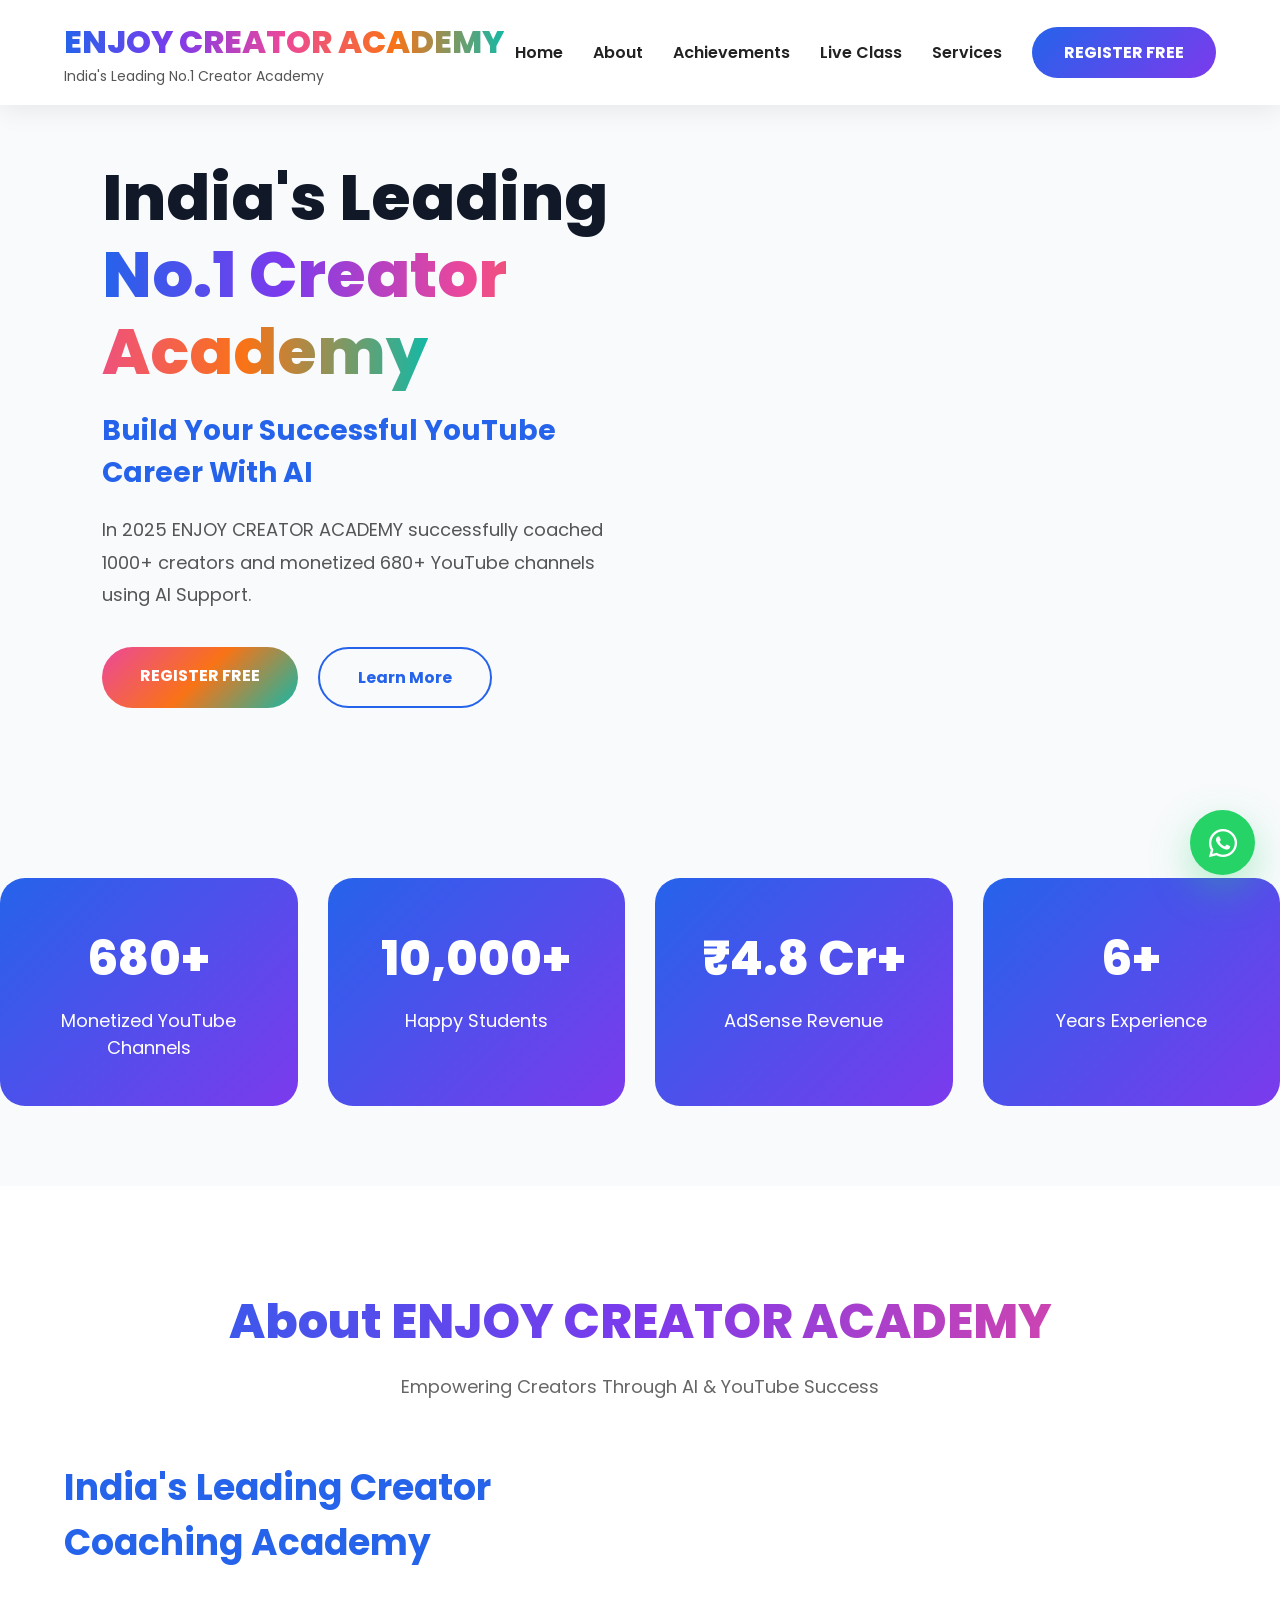
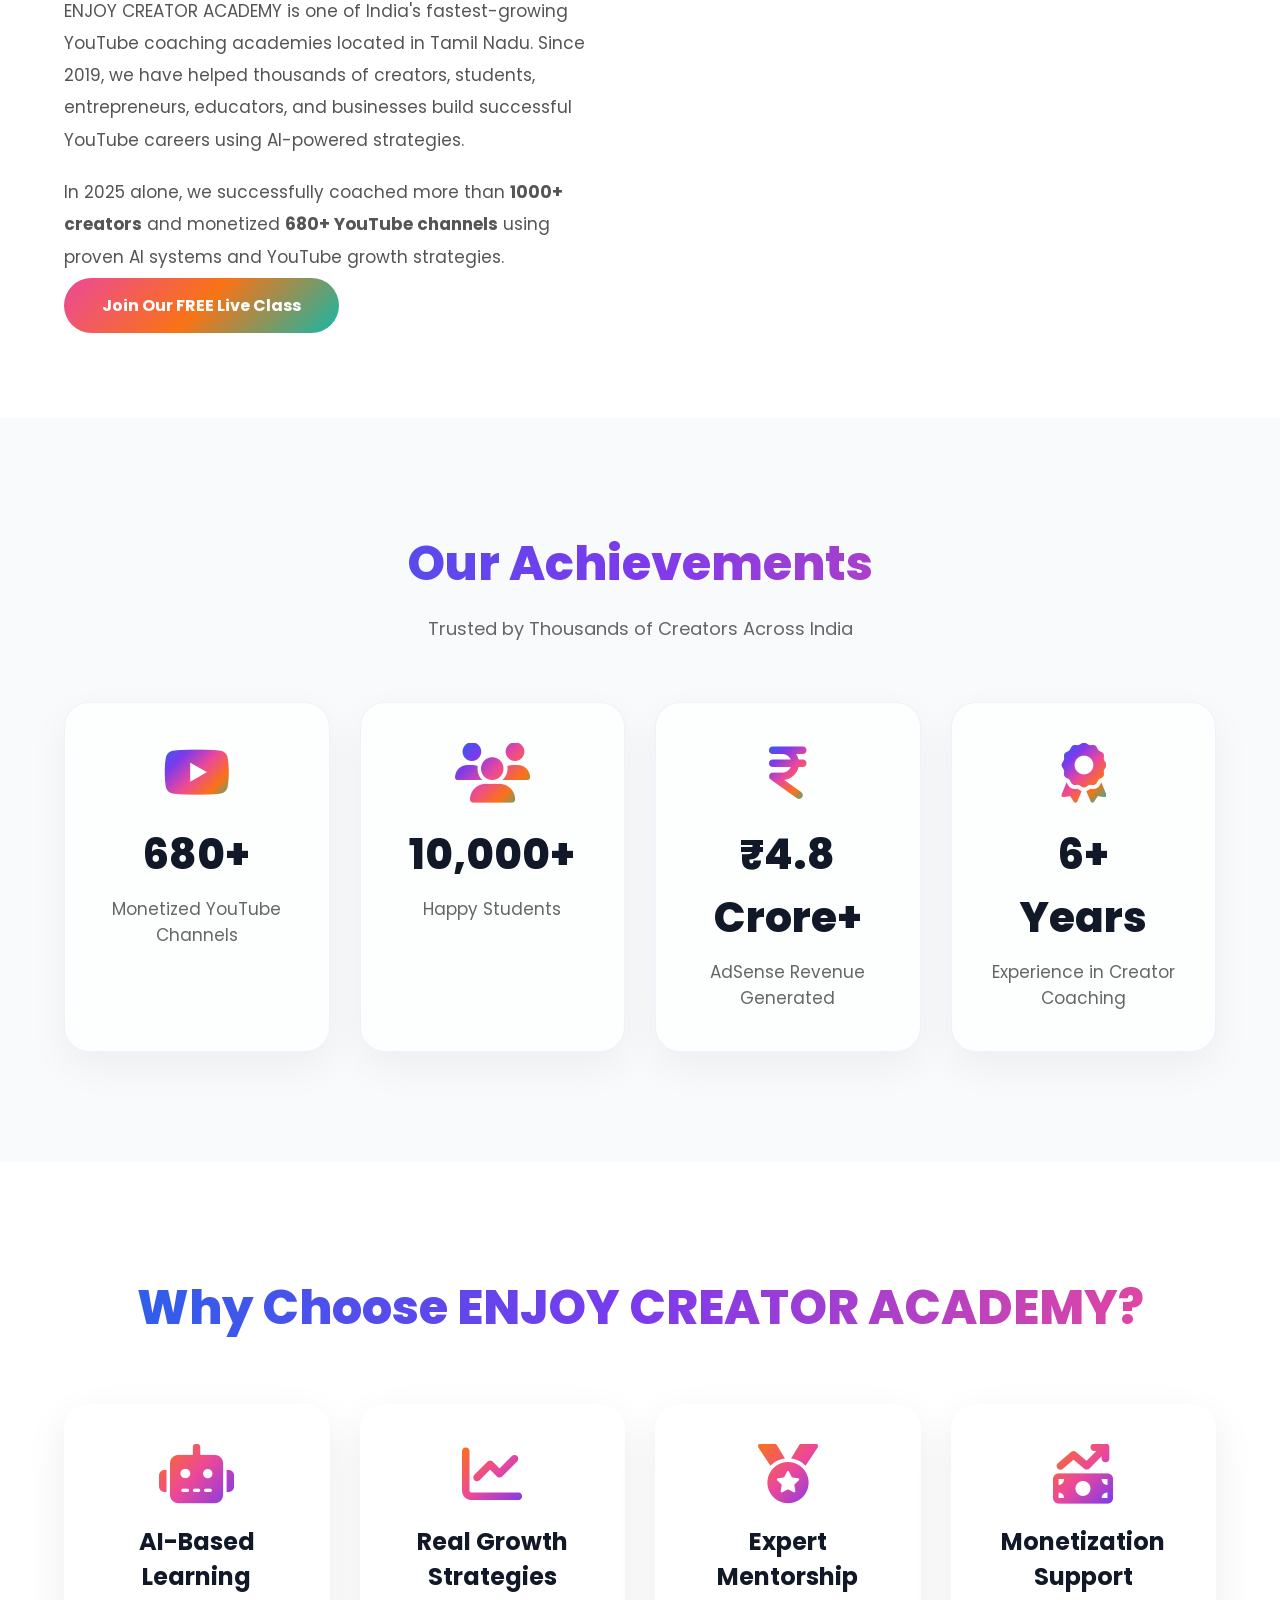
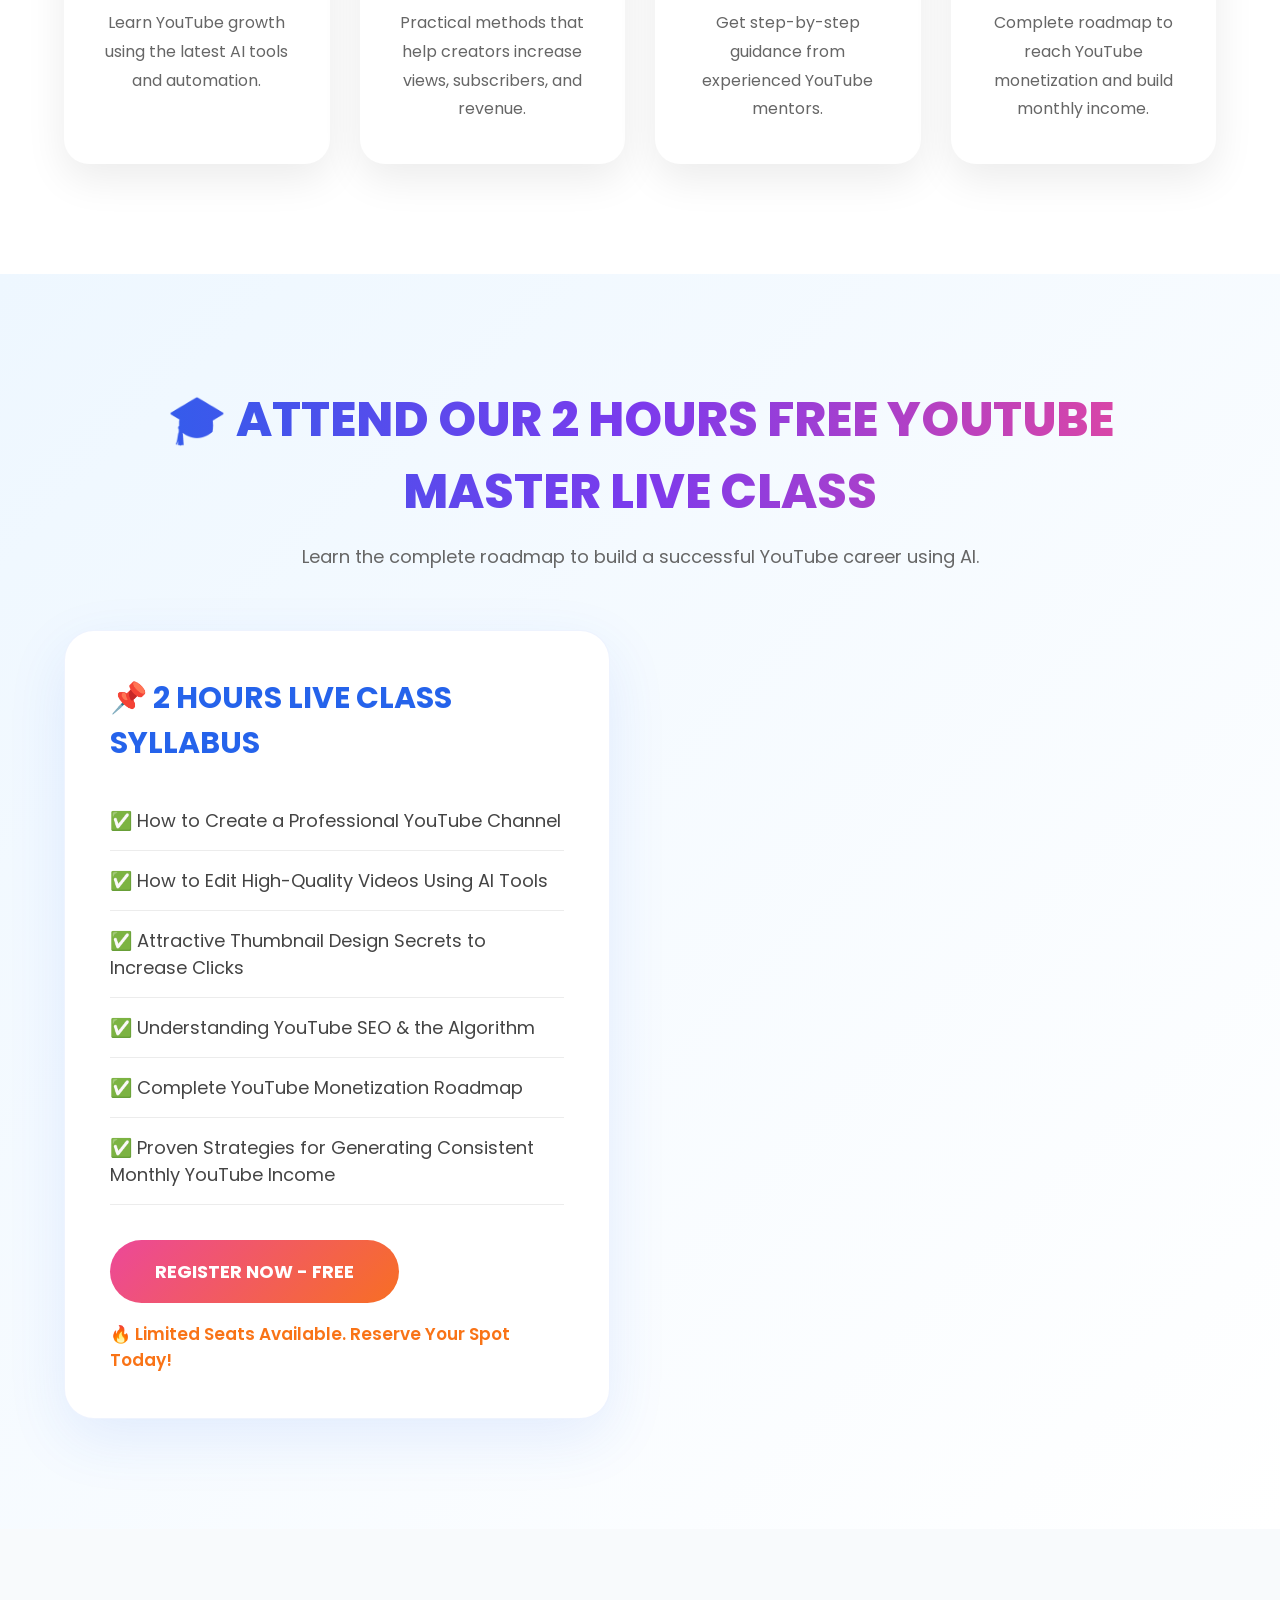
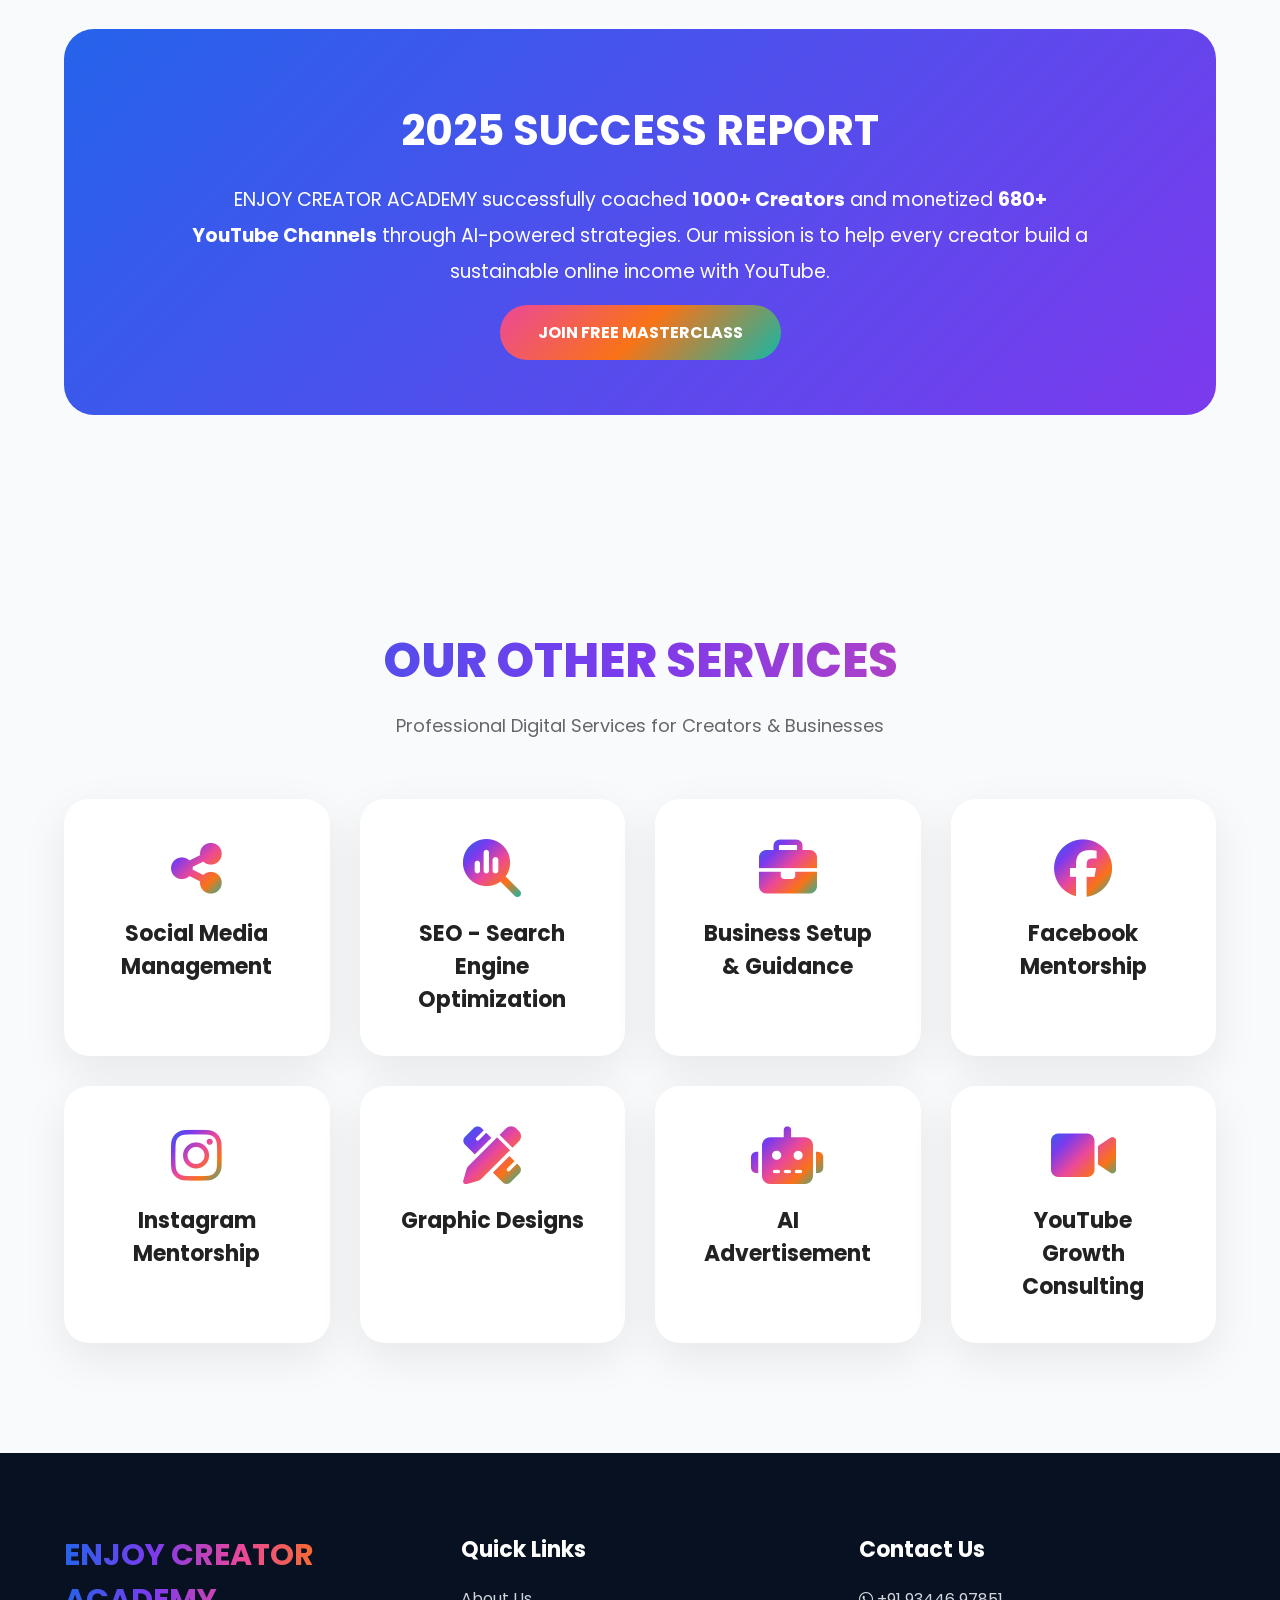
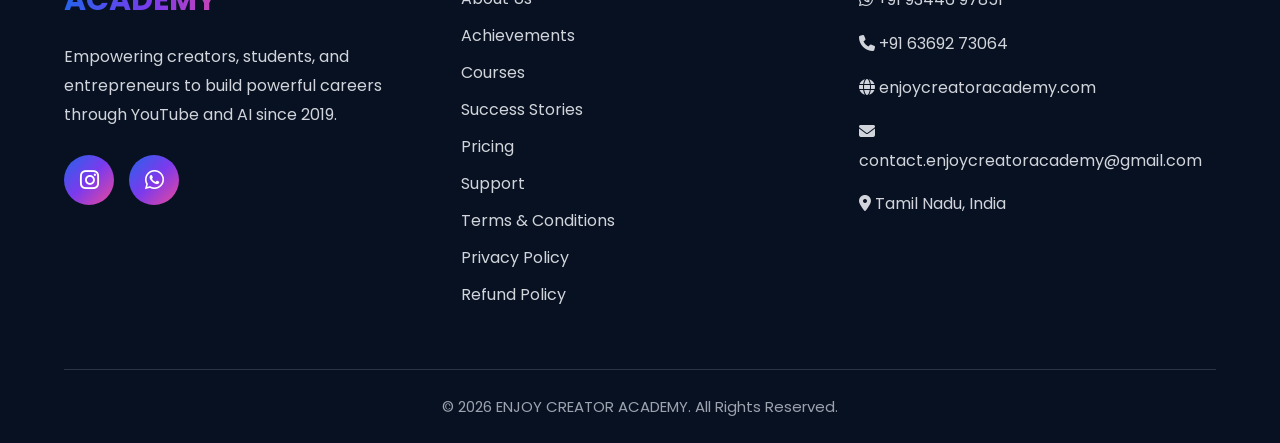
==== index.html @ 8263a762 "project initiaeted" ====
<!DOCTYPE html>
<html lang="en">
<head>

<meta charset="UTF-8">
<meta name="viewport" content="width=device-width, initial-scale=1.0">

<title>ENJOY CREATOR ACADEMY | India's No.1 Creator Academy</title>

<meta name="description" content="Join ENJOY CREATOR ACADEMY - India's Leading YouTube Creator Coaching Academy. Learn YouTube Growth, AI Video Editing, SEO & Monetization.">

<meta name="keywords" content="YouTube Coaching, YouTube Course, AI Video Editing, YouTube SEO, Monetization, Creator Academy, Tamil Nadu">

<meta name="author" content="ENJOY CREATOR ACADEMY">

<link rel="stylesheet" href="style.css">

<link rel="preconnect" href="https://fonts.googleapis.com">

<link rel="preconnect" href="https://fonts.gstatic.com" crossorigin>

<link href="https://fonts.googleapis.com/css2?family=Poppins:wght@300;400;500;600;700;800&display=swap" rel="stylesheet">

<link rel="stylesheet"
href="https://cdnjs.cloudflare.com/ajax/libs/font-awesome/6.7.2/css/all.min.css">

</head>

<body>

<!-- ================= NAVBAR ================= -->

<header>

<div class="container">

<div class="logo">
<h2>ENJOY CREATOR ACADEMY</h2>
<p>India's Leading No.1 Creator Academy</p>
</div>

<nav>

<ul>

<li><a href="#home">Home</a></li>

<li><a href="#about">About</a></li>

<li><a href="#achievement">Achievements</a></li>

<li><a href="#class">Live Class</a></li>

<li><a href="#services">Services</a></li>

<li><a href="register.html" class="register-btn">REGISTER FREE</a></li>

</ul>

</nav>

</div>

</header>

<!-- ================= HERO ================= -->

<section id="home" class="hero">

<div class="hero-content">

<h1>
India's Leading <span>No.1 Creator Academy</span>
</h1>

<h2>
Build Your Successful YouTube Career With AI
</h2>

<p>

In 2025 ENJOY CREATOR ACADEMY successfully coached
1000+ creators and monetized
680+ YouTube channels using AI Support.

</p>

<div class="hero-buttons">

<a href="register.html" class="btn-primary">
REGISTER FREE
</a>

<a href="#about" class="btn-secondary">
Learn More
</a>

</div>

</div>

</div>

</section>

<!-- ================= QUICK STATS ================= -->

<section class="stats">

<div class="stat-box">

<h2>680+</h2>

<p>Monetized YouTube Channels</p>

</div>

<div class="stat-box">

<h2>10,000+</h2>

<p>Happy Students</p>

</div>

<div class="stat-box">

<h2>₹4.8 Cr+</h2>

<p>AdSense Revenue</p>

</div>

<div class="stat-box">

<h2>6+</h2>

<p>Years Experience</p>

</div>

</section><!-- ================= ABOUT ================= -->

<section id="about" class="about">

<div class="container">

<div class="section-title">

<h2>About ENJOY CREATOR ACADEMY</h2>

<p>
Empowering Creators Through AI & YouTube Success
</p>

</div>

<div class="about-content">

<div class="about-text">

<h3>India's Leading Creator Coaching Academy</h3>

<p>

ENJOY CREATOR ACADEMY is one of India's fastest-growing YouTube coaching academies located in Tamil Nadu.

Since 2019, we have helped thousands of creators, students, entrepreneurs, educators, and businesses build successful YouTube careers using AI-powered strategies.

</p>

<p>

In 2025 alone, we successfully coached more than <strong>1000+ creators</strong> and monetized <strong>680+ YouTube channels</strong> using proven AI systems and YouTube growth strategies.

</p>

<a href="register.html" class="btn-primary">
Join Our FREE Live Class
</a>

</div>


</div>

</div>

</div>

</section>

<!-- ================= ACHIEVEMENTS ================= -->

<section id="achievement" class="achievement">

<div class="container">

<div class="section-title">

<h2>Our Achievements</h2>

<p>Trusted by Thousands of Creators Across India</p>

</div>

<div class="achievement-grid">

<div class="achievement-card">

<i class="fa-brands fa-youtube"></i>

<h3>680+</h3>

<p>Monetized YouTube Channels</p>

</div>

<div class="achievement-card">

<i class="fa-solid fa-users"></i>

<h3>10,000+</h3>

<p>Happy Students</p>

</div>

<div class="achievement-card">

<i class="fa-solid fa-indian-rupee-sign"></i>

<h3>₹4.8 Crore+</h3>

<p>AdSense Revenue Generated</p>

</div>

<div class="achievement-card">

<i class="fa-solid fa-award"></i>

<h3>6+ Years</h3>

<p>Experience in Creator Coaching</p>

</div>

</div>

</div>

</section>

<!-- ================= WHY CHOOSE US ================= -->

<section class="why-us">

<div class="container">

<div class="section-title">

<h2>Why Choose ENJOY CREATOR ACADEMY?</h2>

</div>

<div class="features">

<div class="feature-box">

<i class="fa-solid fa-robot"></i>

<h3>AI-Based Learning</h3>

<p>Learn YouTube growth using the latest AI tools and automation.</p>

</div>

<div class="feature-box">

<i class="fa-solid fa-chart-line"></i>

<h3>Real Growth Strategies</h3>

<p>Practical methods that help creators increase views, subscribers, and revenue.</p>

</div>

<div class="feature-box">

<i class="fa-solid fa-medal"></i>

<h3>Expert Mentorship</h3>

<p>Get step-by-step guidance from experienced YouTube mentors.</p>

</div>

<div class="feature-box">

<i class="fa-solid fa-money-bill-trend-up"></i>

<h3>Monetization Support</h3>

<p>Complete roadmap to reach YouTube monetization and build monthly income.</p>

</div>

</div>

</div>

</section><!-- ================= FREE LIVE CLASS ================= -->

<section id="class" class="live-class">

<div class="container">

<div class="section-title">

<h2>🎓 ATTEND OUR 2 HOURS FREE YOUTUBE MASTER LIVE CLASS</h2>

<p>
Learn the complete roadmap to build a successful YouTube career using AI.
</p>

</div>

<div class="class-content">

<div class="syllabus">

<h3>📌 2 HOURS LIVE CLASS SYLLABUS</h3>

<ul>

<li>✅ How to Create a Professional YouTube Channel</li>

<li>✅ How to Edit High-Quality Videos Using AI Tools</li>

<li>✅ Attractive Thumbnail Design Secrets to Increase Clicks</li>

<li>✅ Understanding YouTube SEO & the Algorithm</li>

<li>✅ Complete YouTube Monetization Roadmap</li>

<li>✅ Proven Strategies for Generating Consistent Monthly YouTube Income</li>

</ul>

<a href="register.html" class="register-big-btn">
REGISTER NOW - FREE
</a>

<p class="limited">
🔥 Limited Seats Available. Reserve Your Spot Today!
</p>

</div>

</div>

</section>

<!-- ================= SUCCESS ================= -->

<section class="success">

<div class="container">

<div class="success-box">

<h2>2025 SUCCESS REPORT</h2>

<p>

ENJOY CREATOR ACADEMY successfully coached
<strong>1000+ Creators</strong> and monetized
<strong>680+ YouTube Channels</strong> through AI-powered strategies.

Our mission is to help every creator build a sustainable online income with YouTube.

</p>

<a href="register.html" class="btn-primary">
JOIN FREE MASTERCLASS
</a>

</div>

</div>

</section>

<!-- ================= OUR SERVICES ================= -->

<section id="services" class="services">

<div class="container">

<div class="section-title">

<h2>OUR OTHER SERVICES</h2>

<p>Professional Digital Services for Creators & Businesses</p>

</div>

<div class="service-grid">

<div class="service-card">

<i class="fa-solid fa-share-nodes"></i>

<h3>Social Media Management</h3>

</div>

<div class="service-card">

<i class="fa-solid fa-magnifying-glass-chart"></i>

<h3>SEO - Search Engine Optimization</h3>

</div>

<div class="service-card">

<i class="fa-solid fa-briefcase"></i>

<h3>Business Setup & Guidance</h3>

</div>

<div class="service-card">

<i class="fa-brands fa-facebook"></i>

<h3>Facebook Mentorship</h3>

</div>

<div class="service-card">

<i class="fa-brands fa-instagram"></i>

<h3>Instagram Mentorship</h3>

</div>

<div class="service-card">

<i class="fa-solid fa-pen-ruler"></i>

<h3>Graphic Designs</h3>

</div>

<div class="service-card">

<i class="fa-solid fa-robot"></i>

<h3>AI Advertisement</h3>

</div>

<div class="service-card">

<i class="fa-solid fa-video"></i>

<h3>YouTube Growth Consulting</h3>

</div>

</div>

</div>

</section><!-- ================= FOOTER ================= -->

<footer class="footer">

<div class="container">

<div class="footer-grid">

<!-- Academy -->

<div class="footer-column">

<h2>ENJOY CREATOR ACADEMY</h2>

<p>

Empowering creators, students, and entrepreneurs to build powerful careers through YouTube and AI since 2019.

</p>

<div class="social-icons">

<a href="https://www.instagram.com/enjoycreatoracademy?igsh=czloaXUwMWpkYmtv" target="_blank">

<i class="fab fa-instagram"></i>

</a>

<a href="https://wa.me/919344697851" target="_blank">

<i class="fab fa-whatsapp"></i>

</a>

</div>

</div>

<!-- Quick Links -->

<div class="footer-column">

<h3>Quick Links</h3>

<ul>

<li><a href="about.html">About Us</a></li>

<li><a href="#achievement">Achievements</a></li>

<li><a href="courses.html">Courses</a></li>

<li><a href="success.html">Success Stories</a></li>

<li><a href="pricing.html">Pricing</a></li>

<li><a href="support.html">Support</a></li>

<li><a href="terms.html">Terms & Conditions</a></li>

<li><a href="privacy.html">Privacy Policy</a></li>

<li><a href="refund.html">Refund Policy</a></li>

</ul>

</div>

<!-- Contact -->

<div class="footer-column">

<h3>Contact Us</h3>

<p>

<i class="fab fa-whatsapp"></i>

<a href="https://wa.me/919344697851">

+91 93446 97851

</a>

</p>

<p>

<i class="fas fa-phone"></i>

<a href="tel:+916369273064">

+91 63692 73064

</a>

</p>

<p>

<i class="fas fa-globe"></i>

<a href="https://enjoycreatoracademy.com">

enjoycreatoracademy.com

</a>

</p>

<p>

<i class="fas fa-envelope"></i>

<a href="mailto:contact.enjoycreatoracademy@gmail.com">

contact.enjoycreatoracademy@gmail.com

</a>

</p>

<p>

<i class="fas fa-location-dot"></i>

Tamil Nadu, India

</p>

</div>

</div>

<hr>

<div class="copyright">

<p>

© 2026 ENJOY CREATOR ACADEMY. All Rights Reserved.

</p>

</div>

</div>

</footer>

<!-- Floating WhatsApp Button -->

<a href="https://wa.me/919344697851"

class="floating-whatsapp"

target="_blank">

<i class="fab fa-whatsapp"></i>

</a>

<script src="script.js"></script>

</body>

</html>
---- style.css ----
/* ===================================
   ENJOY CREATOR ACADEMY
   PREMIUM CSS - PART 1
=================================== */

@import url('https://fonts.googleapis.com/css2?family=Poppins:wght@300;400;500;600;700;800&display=swap');

:root{

--blue:#2563EB;
--purple:#7C3AED;
--pink:#EC4899;
--orange:#F97316;
--teal:#14B8A6;
--white:#FFFFFF;
--dark:#081122;
--light:#F8FAFC;

}

*{

margin:0;
padding:0;
box-sizing:border-box;
scroll-behavior:smooth;

}

body{

font-family:'Poppins',sans-serif;
background:var(--light);
color:#111827;
overflow-x:hidden;

}

img{

max-width:100%;
display:block;

}

a{

text-decoration:none;

}

.container{

width:90%;
max-width:1200px;
margin:auto;

}

/* ================= NAVBAR ================= */

header{

position:fixed;
top:0;
left:0;
width:100%;
z-index:999;

background:rgba(255,255,255,.90);

backdrop-filter:blur(20px);

box-shadow:0 5px 25px rgba(0,0,0,.08);

}

header .container{

display:flex;
justify-content:space-between;
align-items:center;
padding:18px 0;

}

.logo h2{

font-size:32px;

font-weight:800;

background:linear-gradient(
90deg,
var(--blue),
var(--purple),
var(--pink),
var(--orange),
var(--teal)
);

-webkit-background-clip:text;
-webkit-text-fill-color:transparent;

}

.logo p{

font-size:14px;

color:#555;

}

nav ul{

display:flex;
gap:30px;
list-style:none;

}

nav ul li a{

color:#222;

font-weight:600;

transition:.3s;

}

nav ul li a:hover{

color:var(--purple);

}

.register-btn{

padding:14px 32px;

border-radius:50px;

font-weight:700;

color:white;

background:linear-gradient(
135deg,
var(--blue),
var(--purple)
);

transition:.4s;

}

.register-btn:hover{

transform:translateY(-4px);

box-shadow:0 15px 30px rgba(37,99,235,.30);

}

/* ================= HERO ================= */

.hero{

padding:160px 8% 90px;

display:grid;

grid-template-columns:1fr 1fr;

align-items:center;

gap:60px;

}

.hero h1{

font-size:64px;

font-weight:800;

line-height:1.2;

margin-bottom:20px;

}

.hero h1 span{

background:linear-gradient(
90deg,
var(--blue),
var(--purple),
var(--pink),
var(--orange),
var(--teal)
);

-webkit-background-clip:text;

-webkit-text-fill-color:transparent;

}

.hero h2{

font-size:28px;

margin-bottom:20px;

color:var(--blue);

}

.hero p{

font-size:18px;

color:#555;

line-height:1.8;

margin-bottom:35px;

}

.hero-buttons{

display:flex;

gap:20px;

}

.btn-primary{

padding:16px 38px;

border-radius:50px;

font-weight:700;

color:white;

background:linear-gradient(
135deg,
var(--pink),
var(--orange),
var(--teal)
);

transition:.4s;

}

.btn-primary:hover{

transform:translateY(-5px);

box-shadow:0 20px 40px rgba(236,72,153,.35);

}

.btn-secondary{

padding:16px 38px;

border-radius:50px;

font-weight:700;

border:2px solid var(--blue);

color:var(--blue);

transition:.4s;

}

.btn-secondary:hover{

background:var(--blue);

color:white;

}

.hero-image img{

animation:float 4s ease infinite;

}

@keyframes float{

0%{

transform:translateY(0px);

}

50%{

transform:translateY(-20px);

}

100%{

transform:translateY(0px);

}

}/* ===================================
   ABOUT SECTION
=================================== */

.about{

padding:100px 0;

background:#ffffff;

}

.section-title{

text-align:center;

margin-bottom:60px;

}

.section-title h2{

font-size:48px;

font-weight:800;

background:linear-gradient(
90deg,
var(--blue),
var(--purple),
var(--pink)
);

-webkit-background-clip:text;
-webkit-text-fill-color:transparent;

margin-bottom:15px;

}

.section-title p{

font-size:18px;

color:#666;

max-width:700px;

margin:auto;

}

.about-content{

display:grid;

grid-template-columns:1fr 1fr;

gap:70px;

align-items:center;

}

.about-text h3{

font-size:36px;

margin-bottom:25px;

color:var(--blue);

}

.about-text p{

font-size:17px;

color:#555;

line-height:1.9;

margin-bottom:20px;

}

.about-image img{

border-radius:25px;

box-shadow:0 25px 60px rgba(37,99,235,.15);

transition:.5s;

}

.about-image img:hover{

transform:scale(1.03);

}

/* ===================================
   ACHIEVEMENT
=================================== */

.achievement{

padding:110px 0;

background:#F8FAFC;

}

.achievement-grid{

display:grid;

grid-template-columns:repeat(auto-fit,minmax(250px,1fr));

gap:30px;

}

.achievement-card{

background:rgba(255,255,255,.75);

backdrop-filter:blur(20px);

padding:40px;

border-radius:25px;

text-align:center;

transition:.4s;

border:1px solid rgba(37,99,235,.08);

box-shadow:0 15px 40px rgba(0,0,0,.05);

}

.achievement-card:hover{

transform:translateY(-12px);

box-shadow:0 25px 55px rgba(37,99,235,.18);

}

.achievement-card i{

font-size:60px;

margin-bottom:20px;

background:linear-gradient(
135deg,
var(--blue),
var(--purple),
var(--pink),
var(--orange),
var(--teal)
);

-webkit-background-clip:text;

-webkit-text-fill-color:transparent;

}

.achievement-card h3{

font-size:42px;

font-weight:800;

margin-bottom:10px;

color:#111827;

}

.achievement-card p{

font-size:17px;

color:#666;

}

/* ===================================
   STATS
=================================== */

.stats{

padding:80px 0;

display:grid;

grid-template-columns:repeat(4,1fr);

gap:30px;

}

.stat-box{

background:linear-gradient(
135deg,
var(--blue),
var(--purple)
);

color:white;

padding:45px;

border-radius:25px;

text-align:center;

transition:.4s;

}

.stat-box:hover{

transform:translateY(-10px);

}

.stat-box h2{

font-size:48px;

font-weight:800;

margin-bottom:12px;

}

.stat-box p{

font-size:18px;

}

/* ===================================
   WHY CHOOSE US
=================================== */

.why-us{

padding:110px 0;

background:#ffffff;

}

.features{

display:grid;

grid-template-columns:repeat(auto-fit,minmax(260px,1fr));

gap:30px;

}

.feature-box{

padding:40px;

border-radius:25px;

background:white;

box-shadow:0 15px 40px rgba(0,0,0,.08);

transition:.4s;

text-align:center;

}

.feature-box:hover{

transform:translateY(-10px);

}

.feature-box i{

font-size:60px;

margin-bottom:20px;

background:linear-gradient(
135deg,
var(--orange),
var(--pink),
var(--purple)
);

-webkit-background-clip:text;

-webkit-text-fill-color:transparent;

}

.feature-box h3{

font-size:24px;

margin-bottom:15px;

color:#111827;

}

.feature-box p{

color:#666;

line-height:1.8;

}/* ===================================
   LIVE CLASS SECTION
=================================== */

.live-class{

padding:110px 0;

background:linear-gradient(135deg,#EEF7FF,#FFFFFF);

}

.class-content{

display:grid;

grid-template-columns:1fr 1fr;

gap:60px;

align-items:center;

}

.syllabus{

background:#fff;

padding:45px;

border-radius:30px;

box-shadow:0 20px 60px rgba(37,99,235,.10);

border:1px solid rgba(37,99,235,.08);

transition:.4s;

}

.syllabus:hover{

transform:translateY(-8px);

}

.syllabus h3{

font-size:30px;

margin-bottom:25px;

color:var(--blue);

}

.syllabus ul{

list-style:none;

}

.syllabus ul li{

padding:16px 0;

font-size:18px;

color:#444;

border-bottom:1px solid #ececec;

}

.register-big-btn{

display:inline-block;

margin-top:35px;

padding:18px 45px;

border-radius:50px;

font-size:18px;

font-weight:700;

color:#fff;

background:linear-gradient(135deg,var(--pink),var(--orange),var(--teal));

background-size:250%;

transition:.5s;

}

.register-big-btn:hover{

background-position:right;

transform:translateY(-5px);

box-shadow:0 20px 45px rgba(236,72,153,.30);

}

.limited{

margin-top:18px;

font-size:17px;

font-weight:600;

color:var(--orange);

}

/* ===================================
   SUCCESS SECTION
=================================== */

.success{

padding:100px 0;

}

.success-box{

text-align:center;

padding:70px;

border-radius:30px;

background:linear-gradient(135deg,var(--blue),var(--purple));

color:#fff;

}

.success-box h2{

font-size:42px;

margin-bottom:20px;

}

.success-box p{

font-size:19px;

line-height:1.9;

max-width:900px;

margin:auto auto 30px;

}

/* ===================================
   SERVICES
=================================== */

.services{

padding:110px 0;

background:#F8FAFC;

}

.service-grid{

display:grid;

grid-template-columns:repeat(auto-fit,minmax(260px,1fr));

gap:30px;

}

.service-card{

background:#fff;

padding:40px;

border-radius:25px;

text-align:center;

box-shadow:0 15px 45px rgba(0,0,0,.08);

transition:.4s;

cursor:pointer;

}

.service-card:hover{

transform:translateY(-12px);

box-shadow:0 30px 60px rgba(37,99,235,.15);

}

.service-card i{

font-size:58px;

margin-bottom:20px;

background:linear-gradient(
135deg,
var(--blue),
var(--purple),
var(--pink),
var(--orange),
var(--teal)
);

-webkit-background-clip:text;

-webkit-text-fill-color:transparent;

}

.service-card h3{

font-size:22px;

color:#222;

}

/* ===================================
   RESPONSIVE
=================================== */

@media(max-width:992px){

.hero,
.about-content,
.class-content{

grid-template-columns:1fr;

text-align:center;

}

.stats{

grid-template-columns:repeat(2,1fr);

}

.hero{

padding-top:140px;

}

.hero h1{

font-size:48px;

}

.section-title h2{

font-size:40px;

}

}

@media(max-width:768px){

nav{

display:none;

}

.hero h1{

font-size:38px;

}

.hero h2{

font-size:24px;

}

.stats{

grid-template-columns:1fr;

}

.hero-buttons{

flex-direction:column;

}

.btn-primary,
.btn-secondary,
.register-big-btn{

width:100%;

text-align:center;

}

.section-title h2{

font-size:32px;

}

.about-text h3{

font-size:28px;

}

.syllabus{

padding:30px;

}

}/* ===================================
   FOOTER
=================================== */

.footer{

background:#081122;

color:#ffffff;

padding:80px 0 25px;

}

.footer-grid{

display:grid;

grid-template-columns:repeat(auto-fit,minmax(250px,1fr));

gap:40px;

}

.footer-column h2{

font-size:30px;

margin-bottom:20px;

background:linear-gradient(
90deg,
var(--blue),
var(--purple),
var(--pink),
var(--orange),
var(--teal)
);

-webkit-background-clip:text;
-webkit-text-fill-color:transparent;

}

.footer-column h3{

margin-bottom:20px;

font-size:22px;

}

.footer-column p{

color:#d1d5db;

line-height:1.8;

margin-bottom:15px;

}

.footer-column ul{

list-style:none;

}

.footer-column ul li{

margin-bottom:12px;

}

.footer-column ul li a{

color:#d1d5db;

transition:.3s;

}

.footer-column ul li a:hover{

color:var(--teal);

padding-left:8px;

}

.footer-column a{

color:#d1d5db;

}

.footer-column a:hover{

color:var(--orange);

}

.social-icons{

display:flex;

gap:15px;

margin-top:25px;

}

.social-icons a{

width:50px;

height:50px;

border-radius:50%;

display:flex;

justify-content:center;

align-items:center;

font-size:22px;

color:white;

background:linear-gradient(
135deg,
var(--blue),
var(--purple),
var(--pink)
);

transition:.4s;

}

.social-icons a:hover{

transform:translateY(-8px) rotate(360deg);

}

.footer hr{

margin:50px 0 25px;

border:none;

height:1px;

background:rgba(255,255,255,.15);

}

.copyright{

text-align:center;

color:#9ca3af;

font-size:15px;

}

/* ===================================
   FLOATING WHATSAPP
=================================== */

.floating-whatsapp{

position:fixed;

right:25px;

bottom:25px;

width:65px;

height:65px;

border-radius:50%;

display:flex;

justify-content:center;

align-items:center;

font-size:32px;

color:white;

background:#25D366;

box-shadow:0 15px 40px rgba(37,211,102,.35);

z-index:999;

animation:whatsapp 2s infinite;

transition:.3s;

}

.floating-whatsapp:hover{

transform:scale(1.12);

}

@keyframes whatsapp{

0%{

transform:scale(1);

}

50%{

transform:scale(1.12);

}

100%{

transform:scale(1);

}

}

/* ===================================
   SCROLL ANIMATION
=================================== */

section{

animation:fadeUp .9s ease;

}

@keyframes fadeUp{

from{

opacity:0;

transform:translateY(40px);

}

to{

opacity:1;

transform:translateY(0);

}

}

/* ===================================
   PREMIUM SCROLLBAR
=================================== */

::-webkit-scrollbar{

width:10px;

}

::-webkit-scrollbar-track{

background:#edf2f7;

}

::-webkit-scrollbar-thumb{

border-radius:20px;

background:linear-gradient(
180deg,
var(--blue),
var(--purple),
var(--pink),
var(--orange),
var(--teal)
);

}

/* ===================================
   SELECTION COLOR
=================================== */

::selection{

background:var(--purple);

color:white;

}/* THANK YOU PAGE */

.thankyou-page{

min-height:100vh;

display:flex;

justify-content:center;

align-items:center;

padding:60px 20px;

background:linear-gradient(135deg,#2563EB,#7C3AED,#EC4899);

}

.thankyou-card{

max-width:700px;

width:100%;

background:#fff;

padding:50px;

border-radius:25px;

text-align:center;

box-shadow:0 20px 60px rgba(0,0,0,.20);

}

.success-icon{

font-size:90px;

color:#22C55E;

margin-bottom:25px;

}

.thankyou-card h1{

font-size:40px;

margin-bottom:10px;

}

.thankyou-card h2{

color:#2563EB;

margin-bottom:20px;

}

.thankyou-card p{

font-size:18px;

color:#555;

line-height:1.8;

margin-bottom:20px;

}/* ==========================================
   PREMIUM MOBILE RESPONSIVE
========================================== */

@media screen and (max-width:768px){

.container{
width:92%;
}

header{
padding:12px 0;
}

.logo h2{
font-size:22px;
}

.logo p{
font-size:11px;
}

nav{
display:none;
}

.hero{
grid-template-columns:1fr;
text-align:center;
padding:120px 20px 60px;
gap:30px;
}

.hero h1{
font-size:34px;
line-height:1.3;
}

.hero h2{
font-size:22px;
}

.hero p{
font-size:16px;
}

.hero-buttons{
display:flex;
flex-direction:column;
gap:15px;
}

.btn-primary,
.btn-secondary,
.register-btn,
.register-big-btn{
width:100%;
text-align:center;
padding:15px;
font-size:17px;
}

.hero-image img{
width:90%;
margin:auto;
}

.about-content,
.class-content{
grid-template-columns:1fr;
gap:40px;
text-align:center;
}

.about-image img{
width:100%;
border-radius:20px;
}

.section-title h2{
font-size:32px;
}

.section-title p{
font-size:15px;
}

.achievement-grid,
.service-grid,
.features{
grid-template-columns:1fr;
gap:20px;
}

.achievement-card,
.service-card,
.feature-box,
.syllabus{
padding:25px;
}

.stats{
grid-template-columns:1fr;
gap:20px;
}

.stat-box{
padding:30px;
}

.footer-grid{
grid-template-columns:1fr;
text-align:center;
gap:30px;
}

.social-icons{
justify-content:center;
}

.footer-column ul{
padding:0;
}

.footer-column ul li{
list-style:none;
}

.floating-whatsapp{

width:58px;
height:58px;
font-size:28px;
right:15px;
bottom:15px;

}

input,
select,
textarea{

width:100%;
font-size:16px;
padding:14px;

}

.thankyou-card,
.register-card{

padding:30px 20px;

}

.success-box{

padding:35px 20px;

}

.success-box h2{

font-size:30px;

}

}

/* SMALL MOBILE */

@media screen and (max-width:480px){

.hero h1{

font-size:28px;

}

.hero h2{

font-size:19px;

}

.section-title h2{

font-size:28px;

}

.logo h2{

font-size:18px;

}

.btn-primary,
.btn-secondary,
.register-big-btn{

font-size:16px;

padding:14px;

}

}/* ===== PREMIUM REGISTER PAGE ===== */

.register-page{

min-height:100vh;

display:flex;

justify-content:center;

align-items:center;

padding:140px 20px 80px;

background:linear-gradient(135deg,#2563EB,#7C3AED,#EC4899,#F97316);

background-size:300%;

animation:bgMove 10s infinite alternate;

}

@keyframes bgMove{

0%{background-position:left;}

100%{background-position:right;}

}

.register-card{

width:100%;

max-width:650px;

background:rgba(255,255,255,.15);

backdrop-filter:blur(25px);

border:1px solid rgba(255,255,255,.25);

border-radius:30px;

padding:45px;

box-shadow:0 30px 80px rgba(0,0,0,.25);

}

.register-card h1{

text-align:center;

font-size:36px;

color:#fff;

margin-bottom:10px;

}

.register-card p{

text-align:center;

color:#f3f3f3;

margin-bottom:35px;

}

.input-box{

margin-bottom:22px;

}

.input-box label{

display:block;

margin-bottom:8px;

font-weight:600;

color:#fff;

}

.input-box input,

.input-box select{

width:100%;

padding:16px 20px;

border:none;

outline:none;

border-radius:14px;

font-size:16px;

background:rgba(255,255,255,.95);

transition:.3s;

}

.input-box input:focus,

.input-box select:focus{

transform:scale(1.02);

box-shadow:0 0 0 4px rgba(255,255,255,.25);

}

.register-card button{

width:100%;

padding:18px;

border:none;

border-radius:50px;

font-size:18px;

font-weight:700;

cursor:pointer;

color:#fff;

background:linear-gradient(90deg,#14B8A6,#2563EB,#7C3AED);

transition:.4s;

}

.register-card button:hover{

transform:translateY(-4px);

box-shadow:0 20px 40px rgba(0,0,0,.25);

}

.trust-box{

display:flex;

justify-content:space-between;

margin-top:30px;

text-align:center;

color:#fff;

font-weight:600;

font-size:15px;

}

.badge{

display:inline-block;

padding:8px 16px;

background
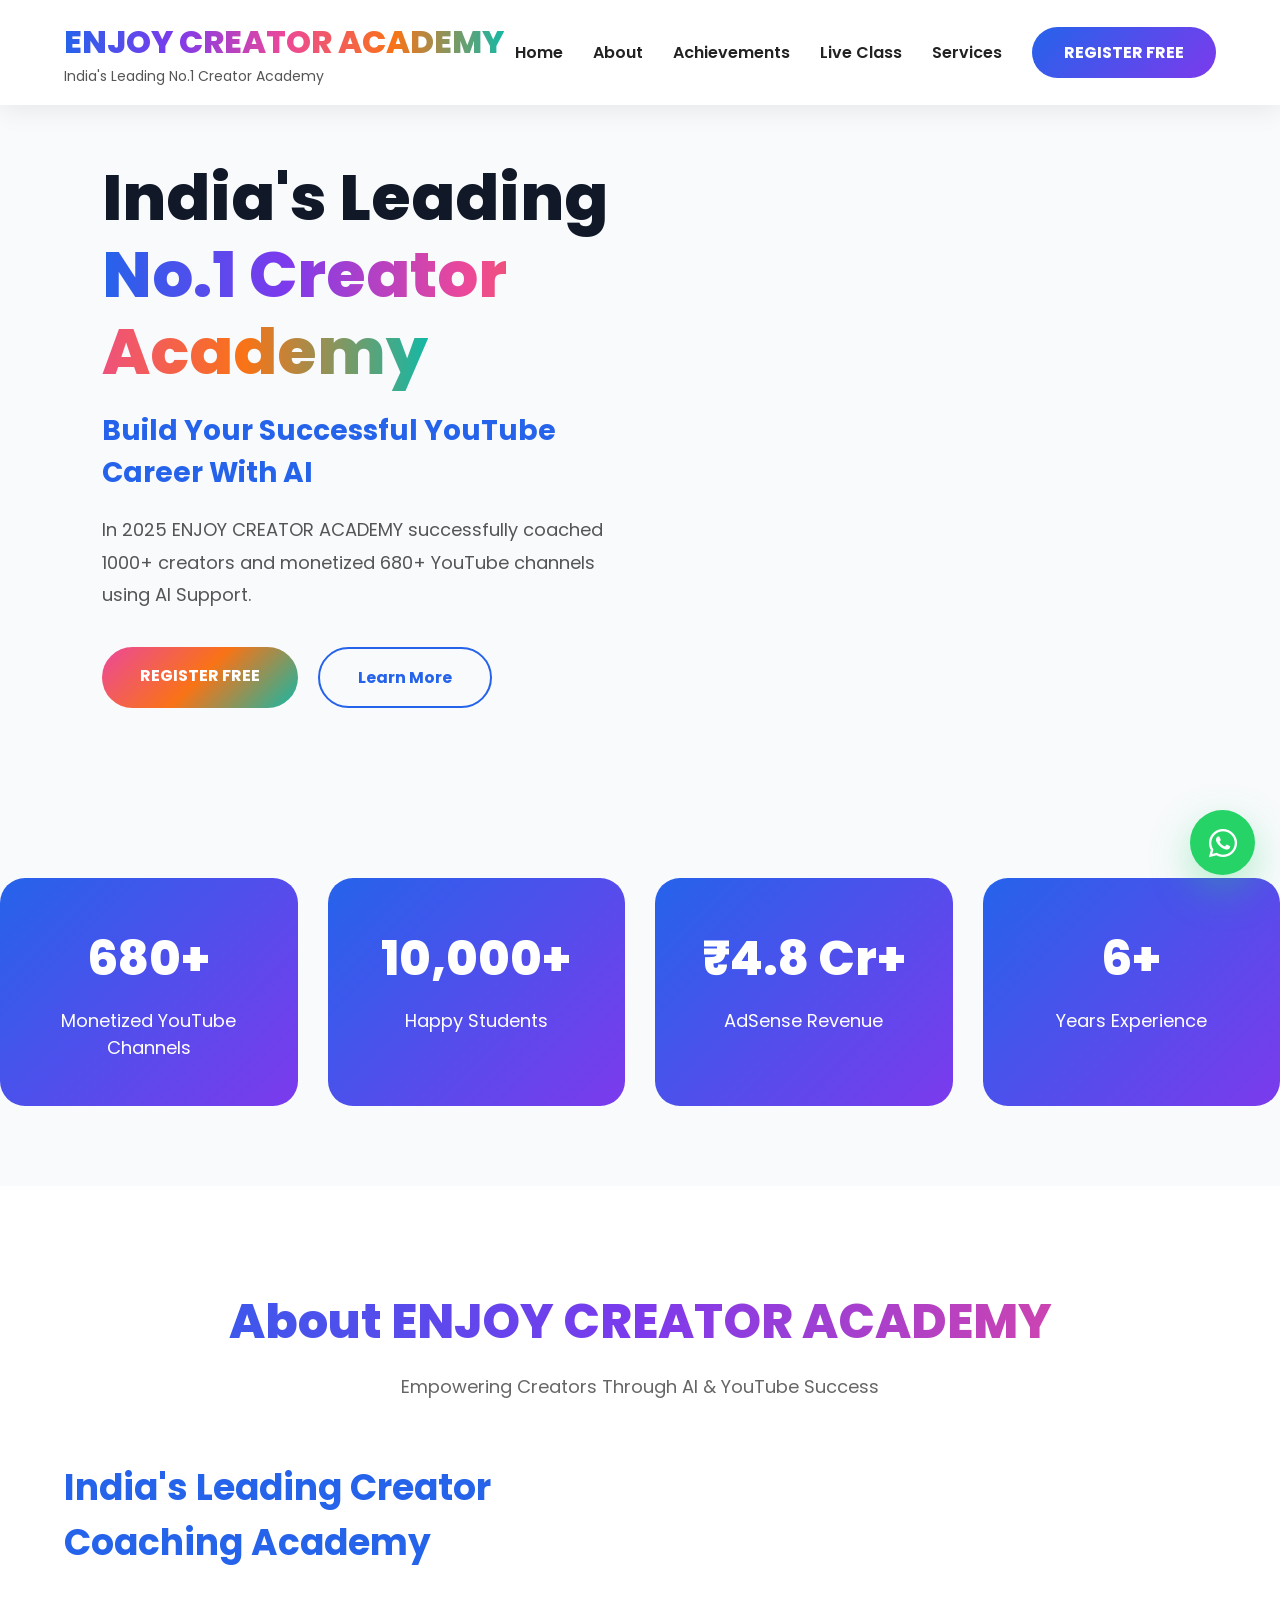
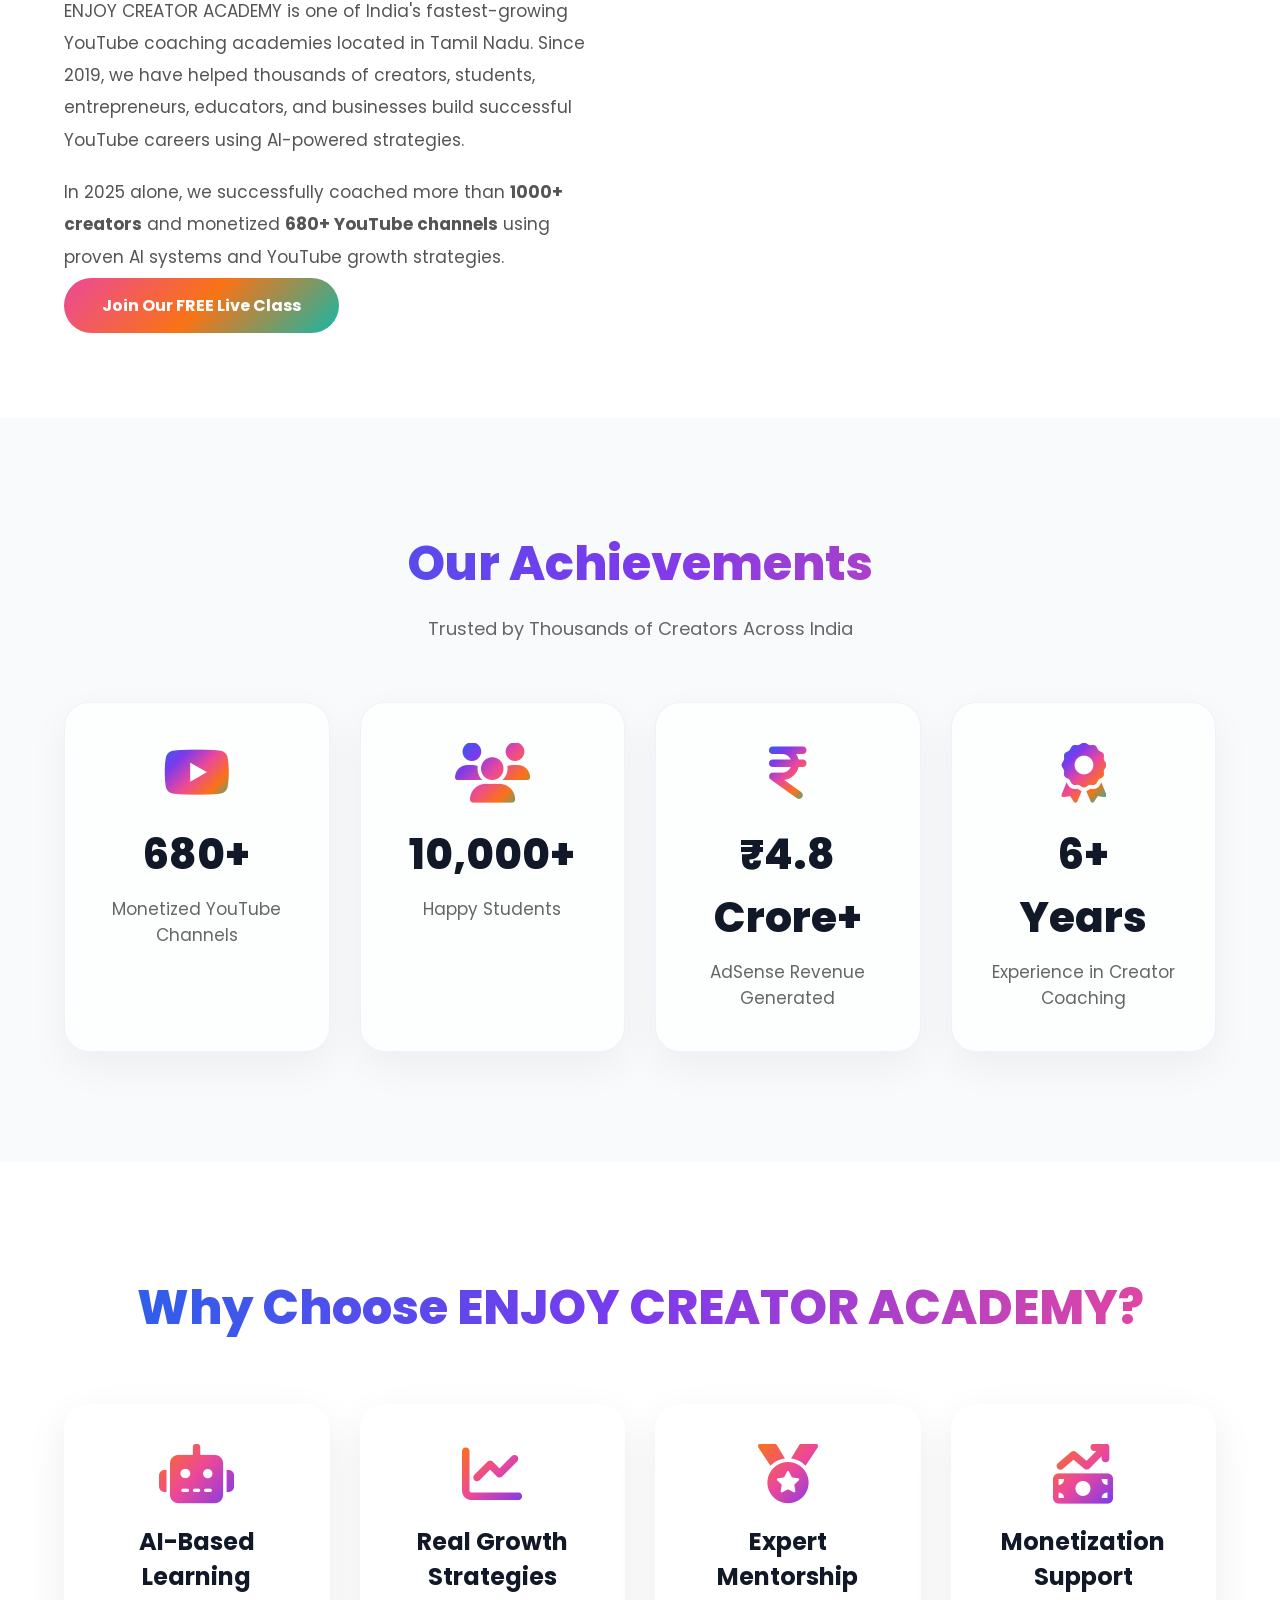
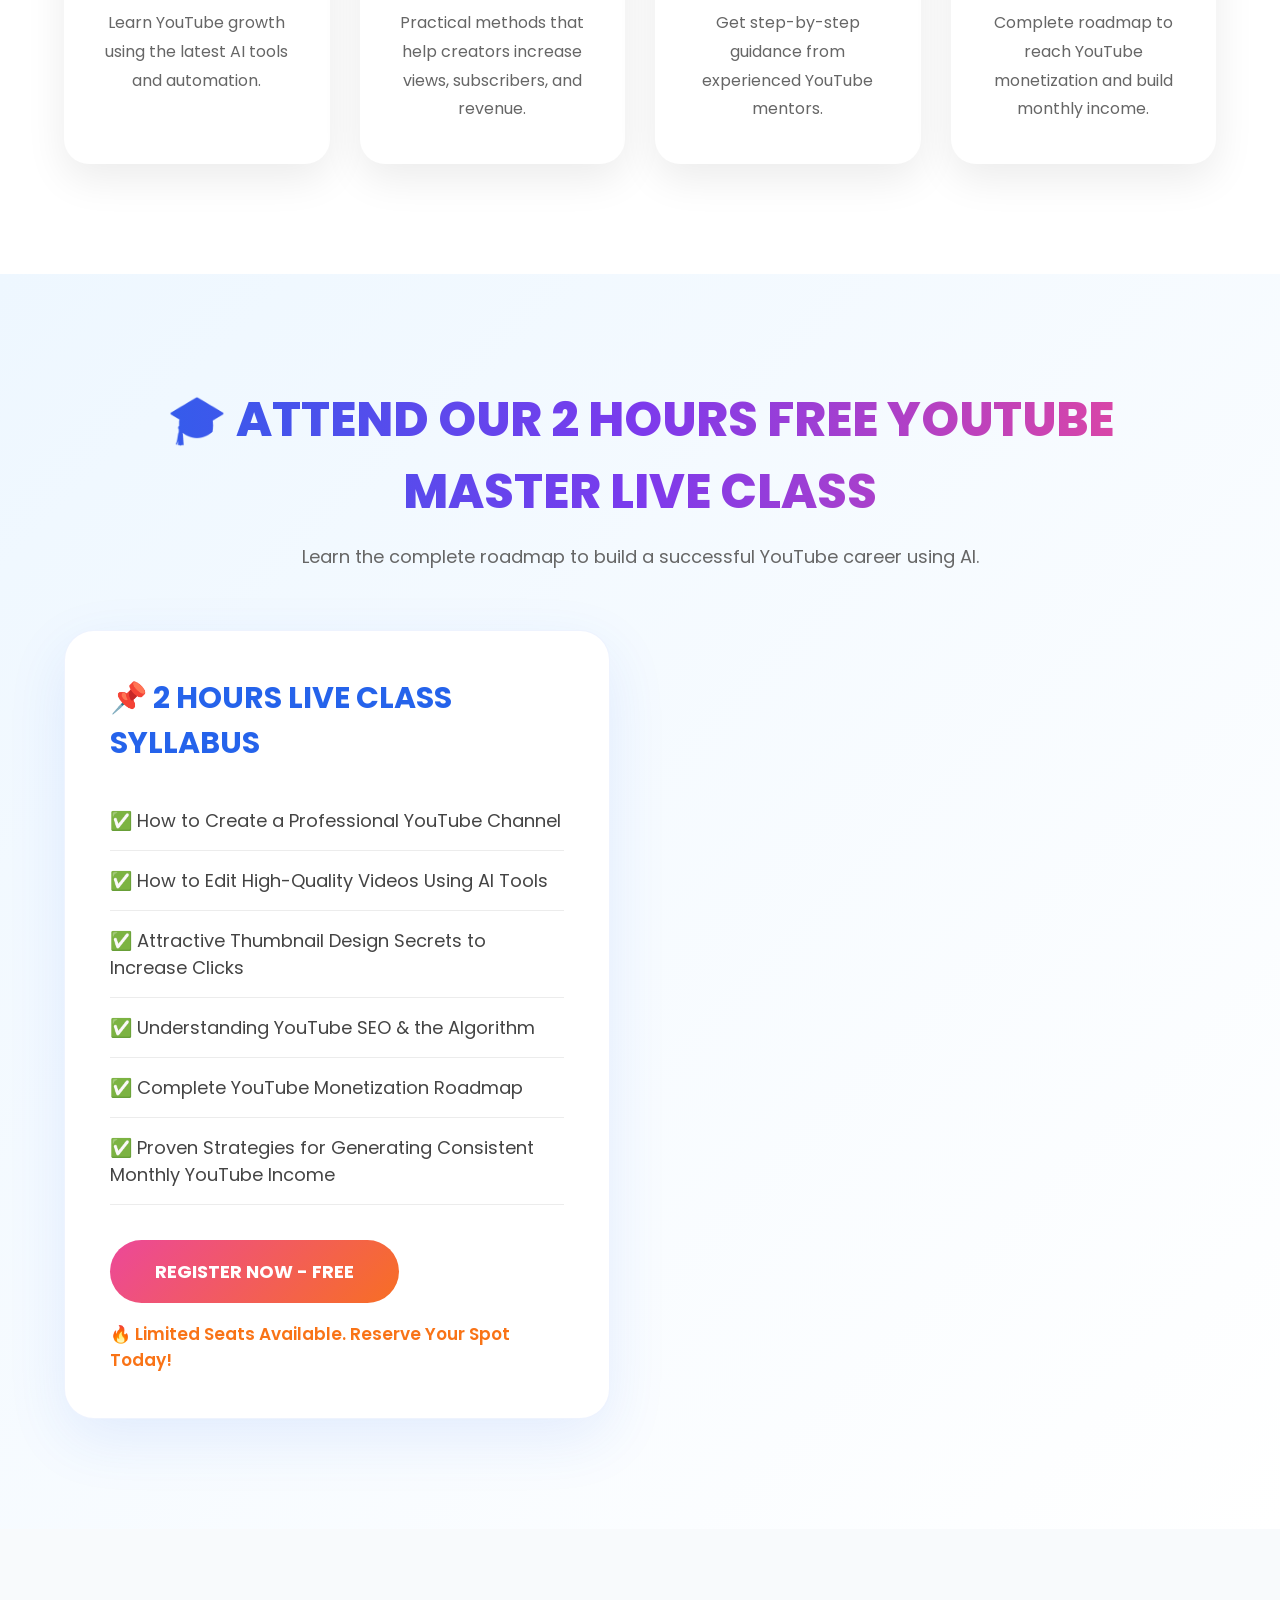
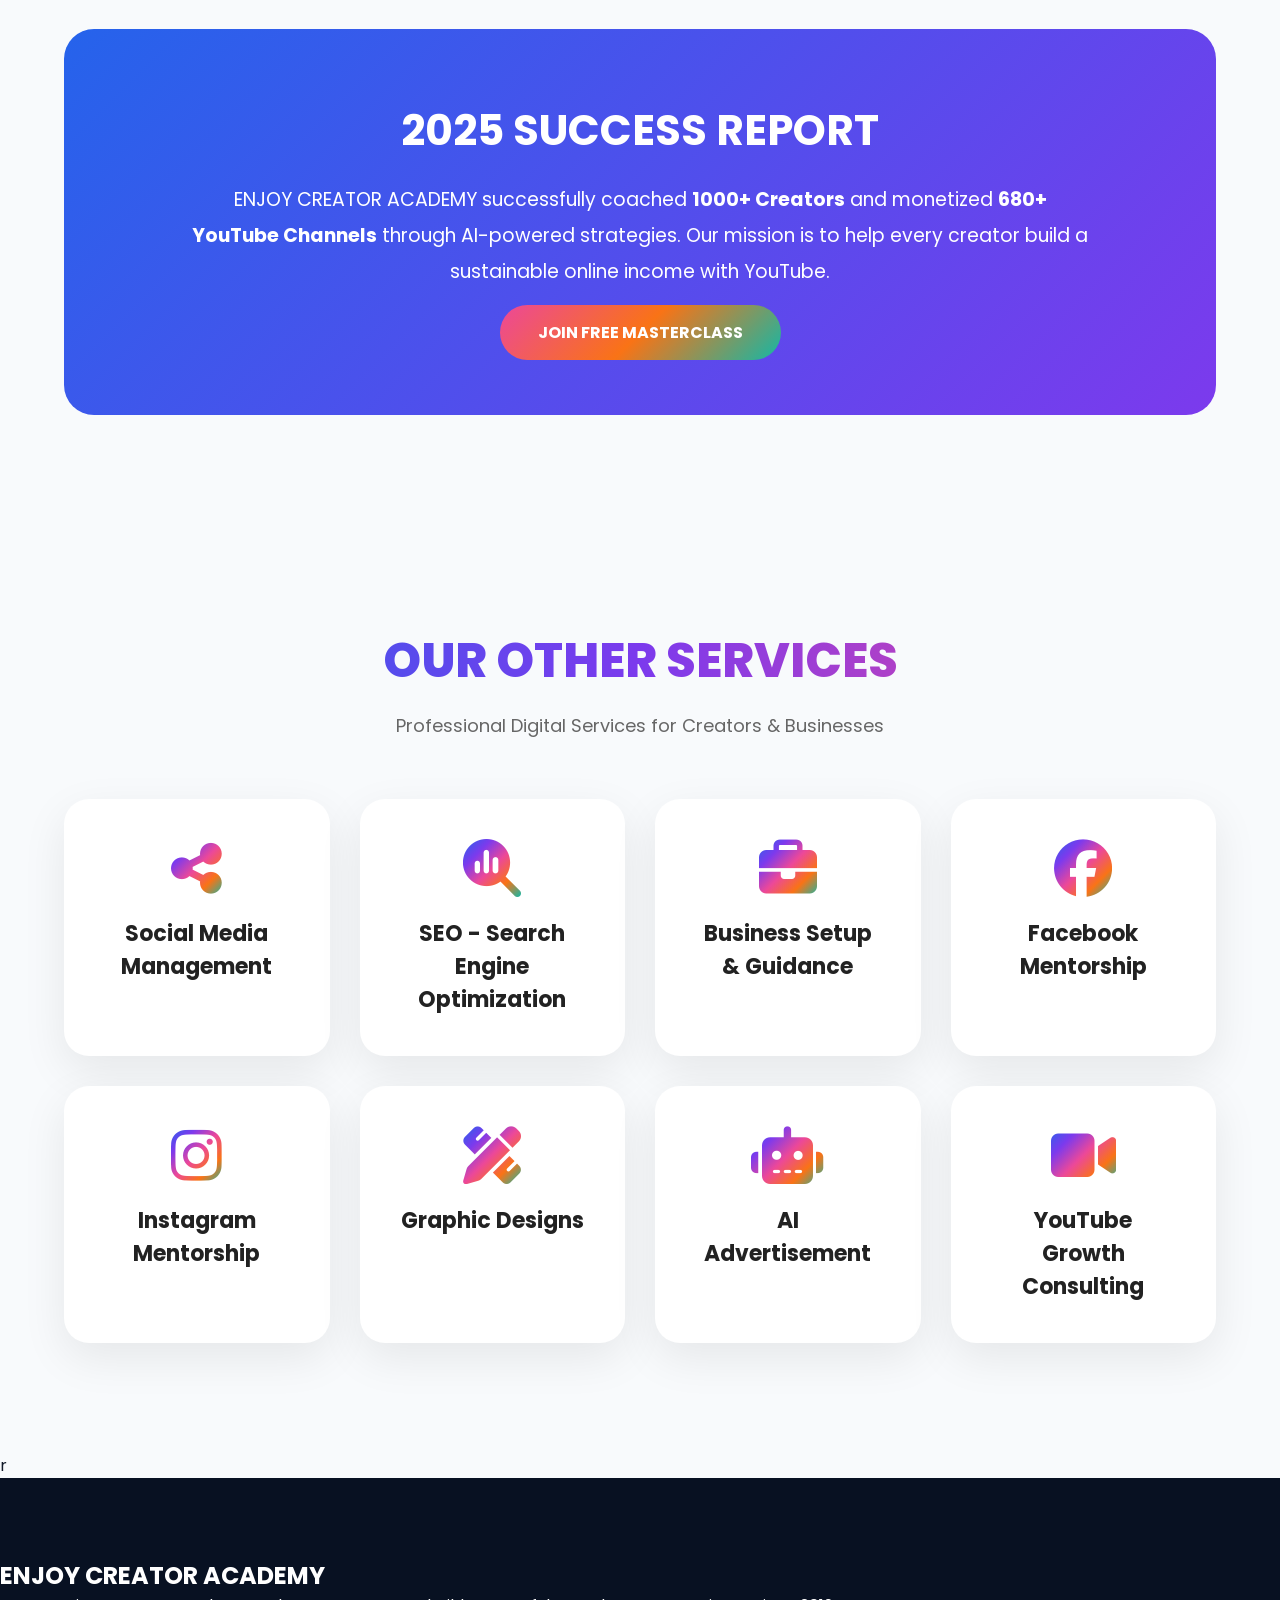
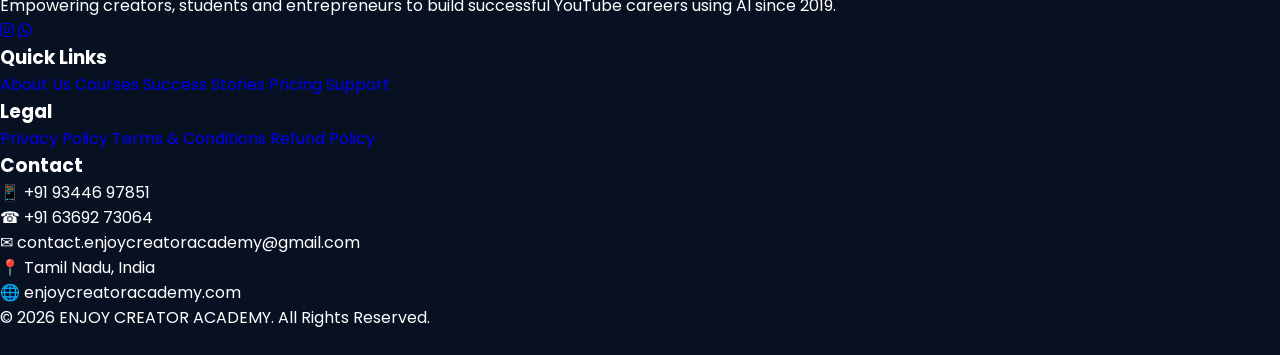
==== commit 8d12a4c6: "footer chnaged" ====
--- a/index.html
+++ b/index.html
@@ -478,166 +478,104 @@
 
 </section><!-- ================= FOOTER ================= -->
 
-<footer class="footer">
-
-<div class="container">
-
-<div class="footer-grid">
-
-<!-- Academy -->
-
-<div class="footer-column">
-
-<h2>ENJOY CREATOR ACADEMY</h2>
-
-<p>
-
-Empowering creators, students, and entrepreneurs to build powerful careers through YouTube and AI since 2019.
-
-</p>
-
-<div class="social-icons">
-
-<a href="https://www.instagram.com/enjoycreatoracademy?igsh=czloaXUwMWpkYmtv" target="_blank">
-
-<i class="fab fa-instagram"></i>
+r<footer class="footer">
+
+<div class="footer-container">
+
+<div class="footer-brand">
+
+<h2>
+<span class="blue">ENJOY</span>
+<span class="purple">CREATOR</span>
+<span class="orange">ACADEMY</span>
+</h2>
+
+<p>
+
+Empowering creators, students and entrepreneurs to build successful YouTube careers using AI since 2019.
+
+</p>
+
+<div class="socials">
+
+<a href="https://www.instagram.com/enjoycreatoracademy?igsh=czloaXUwMWpkYmtv"><i class="fab fa-instagram"></i></a>
+
+<a href="https://wa.me/919344697851"><i class="fab fa-whatsapp"></i></a>
+
+</div>
+
+</div>
+
+<div>
+
+<h3>Quick Links</h3>
+
+<a href="about.html">About Us</a>
+
+<a href="courses.html">Courses</a>
+
+<a href="success.html">Success Stories</a>
+
+<a href="pricing.html">Pricing</a>
+
+<a href="support.html">Support</a>
+
+</div>
+
+<div>
+
+<h3>Legal</h3>
+
+<a href="privacy.html">Privacy Policy</a>
+
+<a href="terms.html">Terms & Conditions</a>
+
+<a href="refund.html">Refund Policy</a>
+
+</div>
+
+<div>
+
+<h3>Contact</h3>
+
+<p>📱 +91 93446 97851</p>
+
+<p>☎ +91 63692 73064</p>
+
+<p>✉ contact.enjoycreatoracademy@gmail.com</p>
+
+<p>📍 Tamil Nadu, India</p>
+
+<p>🌐 enjoycreatoracademy.com</p>
+
+</div>
+
+</div>
+
+<div class="footer-bottom">
+
+<p>
+
+© 2026 ENJOY CREATOR ACADEMY. All Rights Reserved.
+
+</p>
+
+</div>
+
+</footer>
+
+<!-- Floating WhatsApp Button -->
+
+<a href="https://wa.me/919344697851"
+
+class="floating-whatsapp"
+
+target="_blank">
+
+<i class="fab fa-whatsapp"></i>
 
 </a>
 
-<a href="https://wa.me/919344697851" target="_blank">
-
-<i class="fab fa-whatsapp"></i>
-
-</a>
-
-</div>
-
-</div>
-
-<!-- Quick Links -->
-
-<div class="footer-column">
-
-<h3>Quick Links</h3>
-
-<ul>
-
-<li><a href="about.html">About Us</a></li>
-
-<li><a href="#achievement">Achievements</a></li>
-
-<li><a href="courses.html">Courses</a></li>
-
-<li><a href="success.html">Success Stories</a></li>
-
-<li><a href="pricing.html">Pricing</a></li>
-
-<li><a href="support.html">Support</a></li>
-
-<li><a href="terms.html">Terms & Conditions</a></li>
-
-<li><a href="privacy.html">Privacy Policy</a></li>
-
-<li><a href="refund.html">Refund Policy</a></li>
-
-</ul>
-
-</div>
-
-<!-- Contact -->
-
-<div class="footer-column">
-
-<h3>Contact Us</h3>
-
-<p>
-
-<i class="fab fa-whatsapp"></i>
-
-<a href="https://wa.me/919344697851">
-
-+91 93446 97851
-
-</a>
-
-</p>
-
-<p>
-
-<i class="fas fa-phone"></i>
-
-<a href="tel:+916369273064">
-
-+91 63692 73064
-
-</a>
-
-</p>
-
-<p>
-
-<i class="fas fa-globe"></i>
-
-<a href="https://enjoycreatoracademy.com">
-
-enjoycreatoracademy.com
-
-</a>
-
-</p>
-
-<p>
-
-<i class="fas fa-envelope"></i>
-
-<a href="mailto:contact.enjoycreatoracademy@gmail.com">
-
-contact.enjoycreatoracademy@gmail.com
-
-</a>
-
-</p>
-
-<p>
-
-<i class="fas fa-location-dot"></i>
-
-Tamil Nadu, India
-
-</p>
-
-</div>
-
-</div>
-
-<hr>
-
-<div class="copyright">
-
-<p>
-
-© 2026 ENJOY CREATOR ACADEMY. All Rights Reserved.
-
-</p>
-
-</div>
-
-</div>
-
-</footer>
-
-<!-- Floating WhatsApp Button -->
-
-<a href="https://wa.me/919344697851"
-
-class="floating-whatsapp"
-
-target="_blank">
-
-<i class="fab fa-whatsapp"></i>
-
-</a>
-
 <script src="script.js"></script>
 
 </body>
--- a/style.css
+++ b/style.css
@@ -1756,4 +1756,72 @@
 
 padding:8px 16px;
 
-background+background
+.footer-container{
+    display:grid;
+    grid-template-columns:1fr 1fr;
+    gap:30px;
+}
+
+.footer-about{
+    grid-column:1/3;
+}
+
+.footer-contact{
+    grid-column:1/3;
+}
+
+.footer-links ul,
+.footer-support ul{
+    list-style:none;
+    padding:0;
+}
+
+.footer-links li,
+.footer-support li{
+    margin:12px 0;
+}
+
+.footer-links a,
+.footer-support a{
+    color:#ccc;
+    text-decoration:none;
+}
+
+.footer-contact p{
+    margin:15px 0;
+}
+
+@media(max-width:768px){
+
+.footer-container{
+    display:grid;
+    grid-template-columns:1fr 1fr;
+    gap:25px;
+}
+
+.footer-about{
+    grid-column:1/3;
+}
+
+.footer-contact{
+    grid-column:1/3;
+}
+
+.footer-links{
+    text-align:left;
+}
+
+.footer-support{
+    text-align:left;
+}
+
+.footer-contact{
+    text-align:left;
+}
+
+.social-icons{
+    justify-content:flex-start;
+}
+
+}
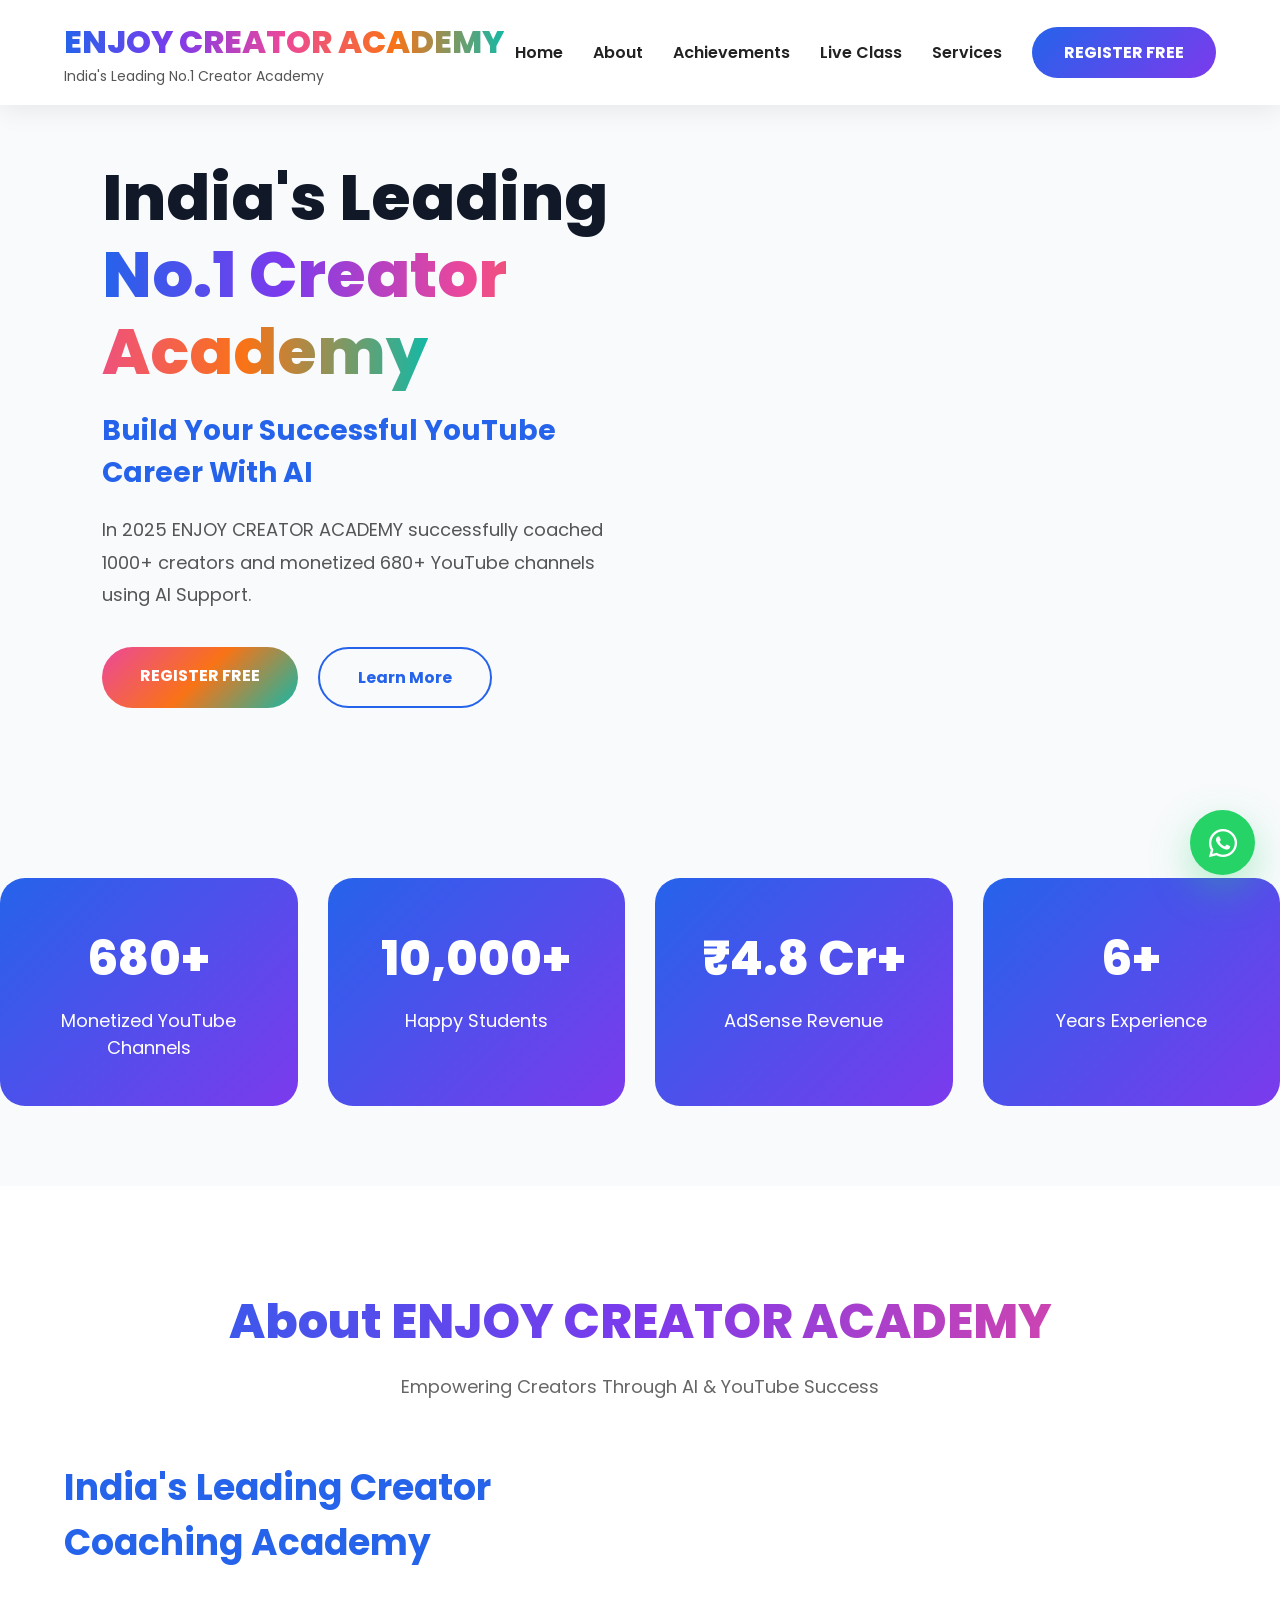
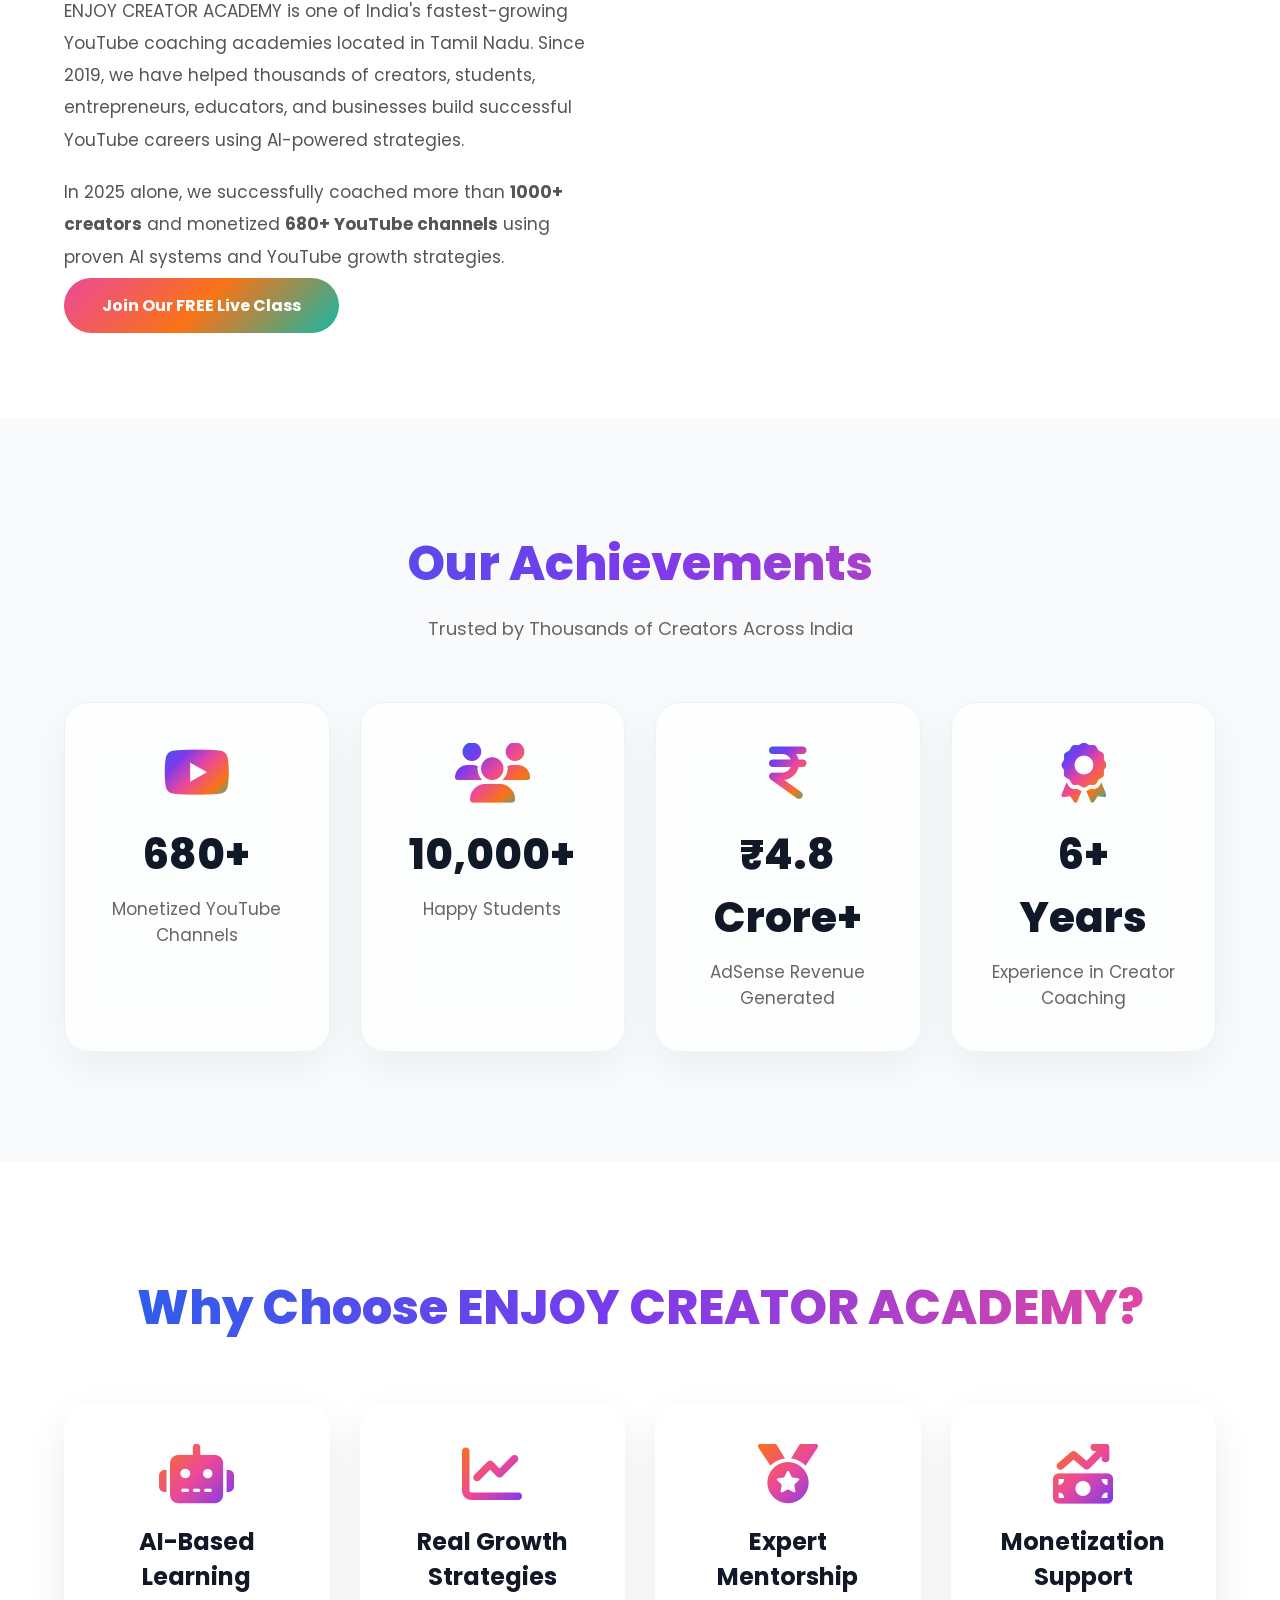
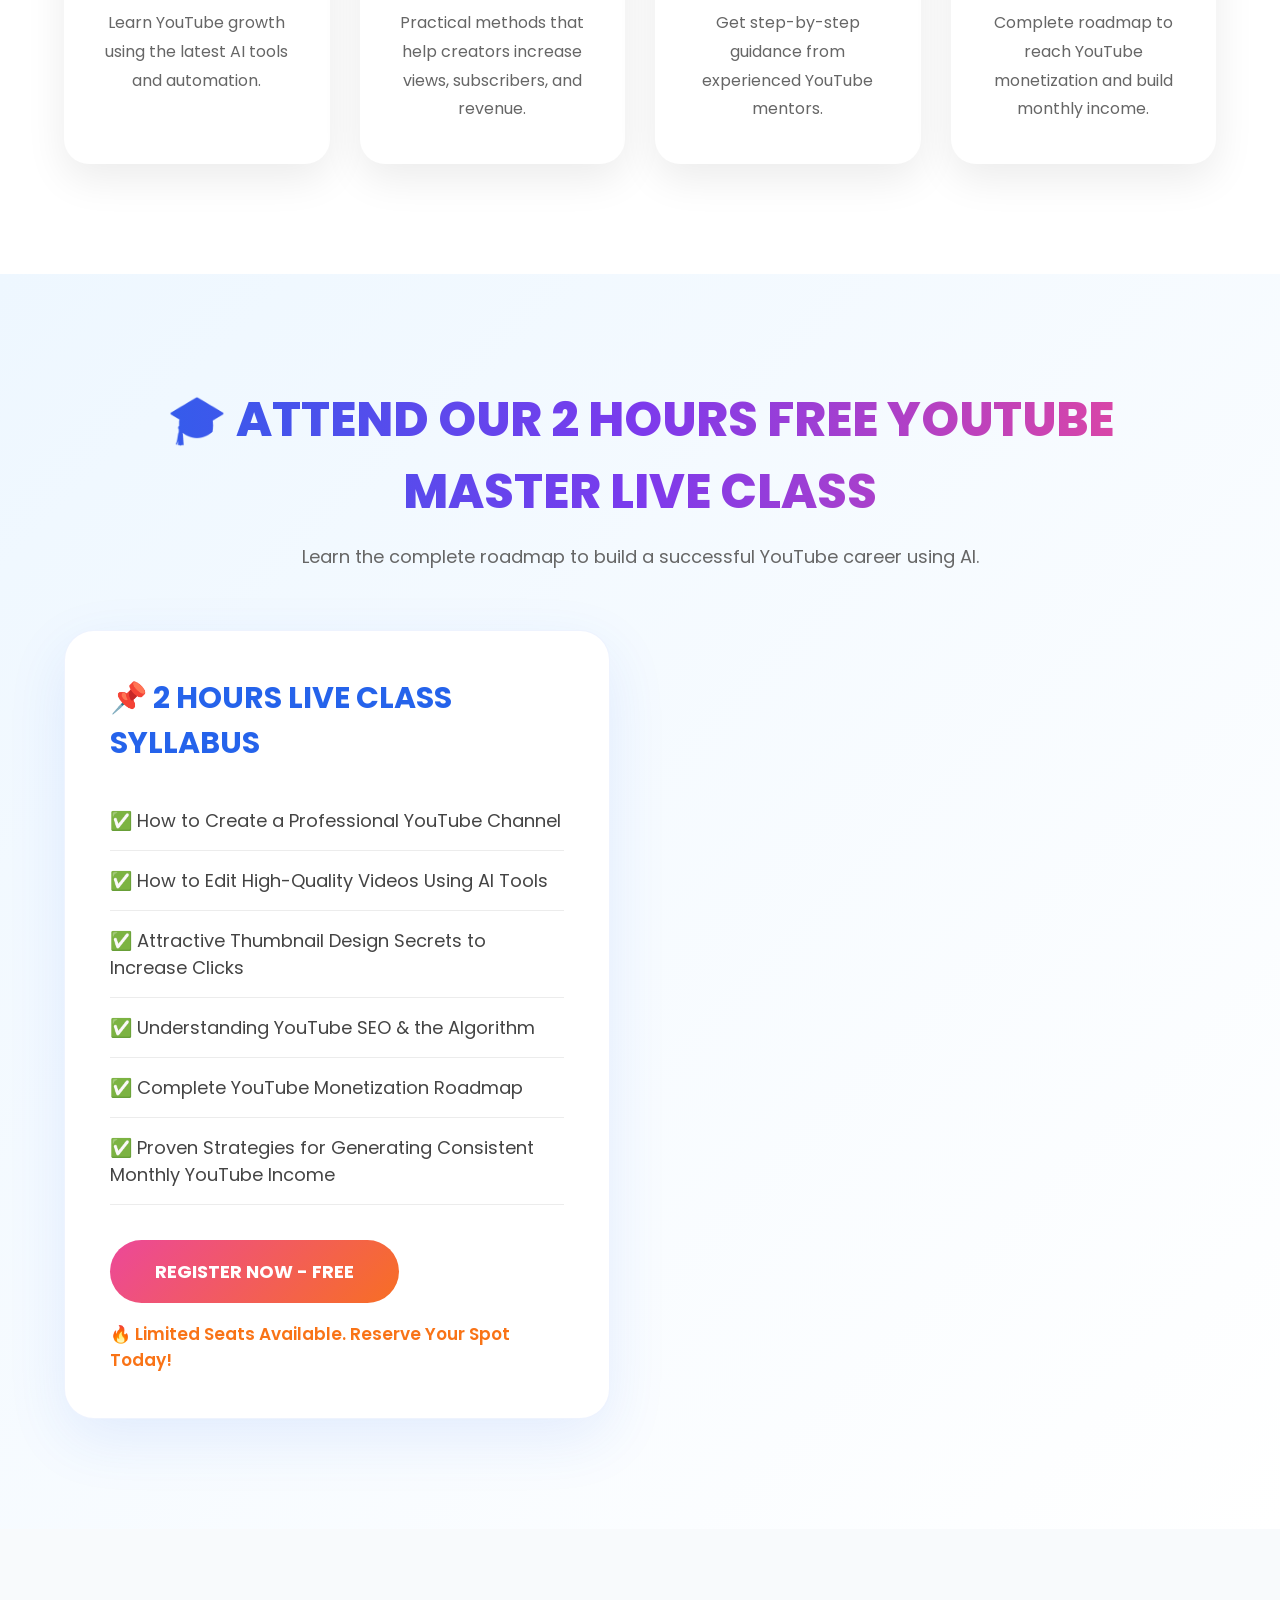
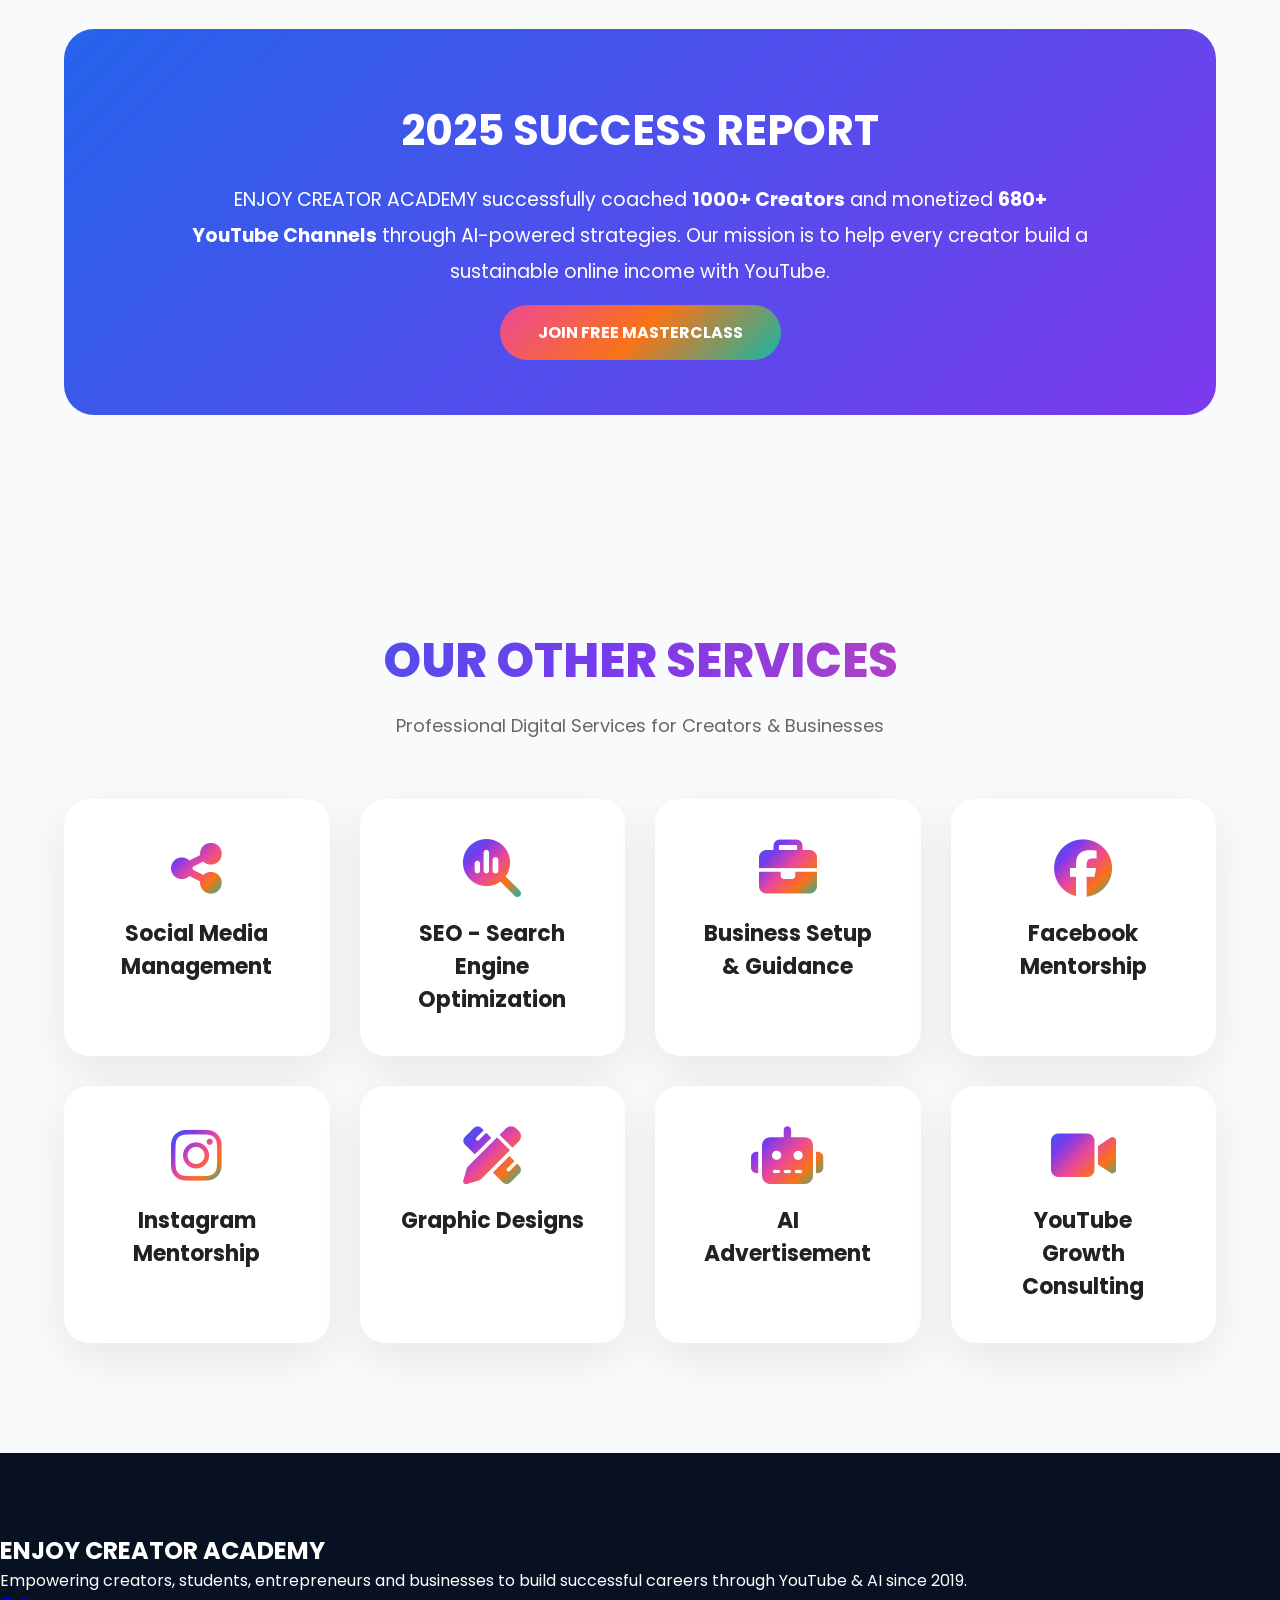
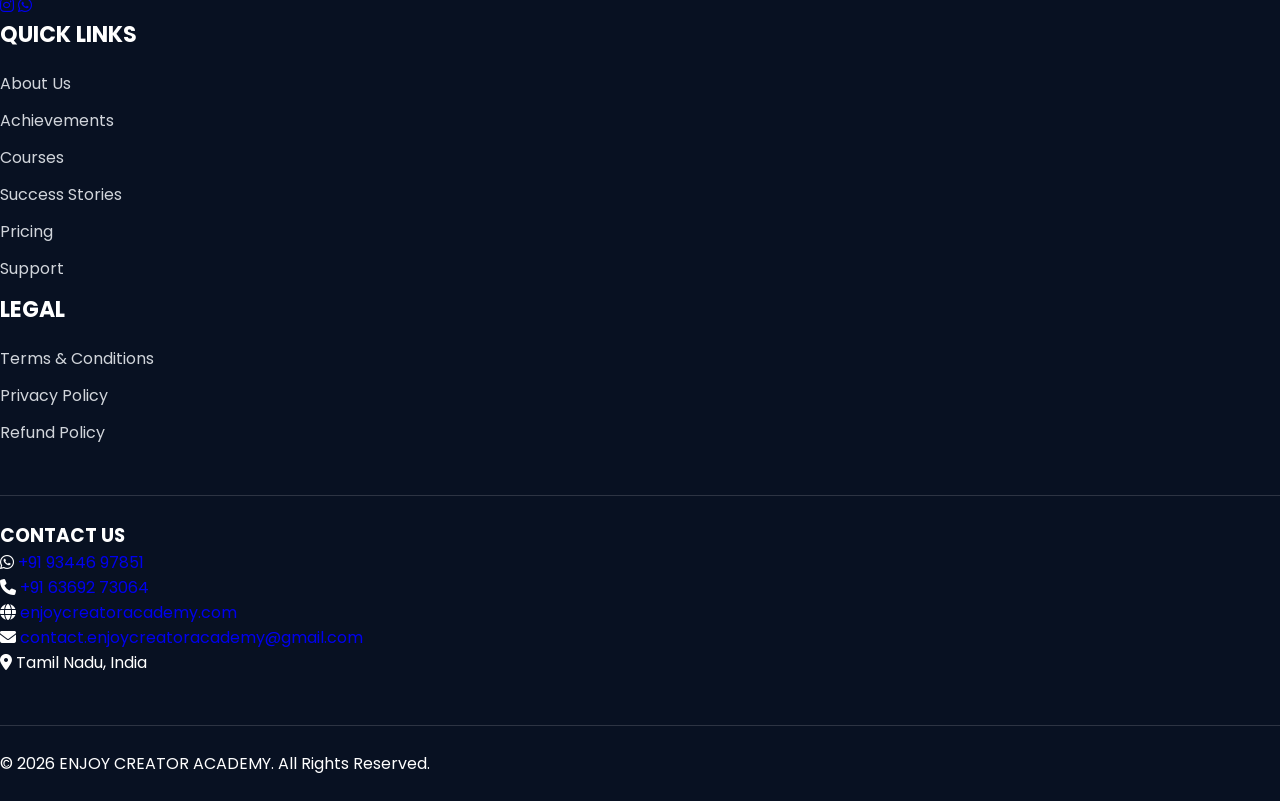
==== commit 599334d0: "footer updated" ====
--- a/index.html
+++ b/index.html
@@ -477,80 +477,157 @@
 </div>
 
 </section><!-- ================= FOOTER ================= -->
-
-r<footer class="footer">
-
-<div class="footer-container">
-
-<div class="footer-brand">
+<!-- ================= PREMIUM FOOTER ================= -->
+
+<footer class="footer">
+
+<div class="footer-top">
+
+<div class="footer-logo">
 
 <h2>
-<span class="blue">ENJOY</span>
-<span class="purple">CREATOR</span>
-<span class="orange">ACADEMY</span>
+
+<span class="logo-blue">ENJOY</span>
+
+<span class="logo-purple">CREATOR</span>
+
+<span class="logo-orange">ACADEMY</span>
+
 </h2>
 
 <p>
 
-Empowering creators, students and entrepreneurs to build successful YouTube careers using AI since 2019.
-
-</p>
-
-<div class="socials">
-
-<a href="https://www.instagram.com/enjoycreatoracademy?igsh=czloaXUwMWpkYmtv"><i class="fab fa-instagram"></i></a>
-
-<a href="https://wa.me/919344697851"><i class="fab fa-whatsapp"></i></a>
-
-</div>
-
-</div>
-
-<div>
-
-<h3>Quick Links</h3>
-
-<a href="about.html">About Us</a>
-
-<a href="courses.html">Courses</a>
-
-<a href="success.html">Success Stories</a>
-
-<a href="pricing.html">Pricing</a>
-
-<a href="support.html">Support</a>
-
-</div>
-
-<div>
-
-<h3>Legal</h3>
-
-<a href="privacy.html">Privacy Policy</a>
-
-<a href="terms.html">Terms & Conditions</a>
-
-<a href="refund.html">Refund Policy</a>
-
-</div>
-
-<div>
-
-<h3>Contact</h3>
-
-<p>📱 +91 93446 97851</p>
-
-<p>☎ +91 63692 73064</p>
-
-<p>✉ contact.enjoycreatoracademy@gmail.com</p>
-
-<p>📍 Tamil Nadu, India</p>
-
-<p>🌐 enjoycreatoracademy.com</p>
-
-</div>
-
-</div>
+Empowering creators, students, entrepreneurs and businesses to build successful careers through YouTube & AI since 2019.
+
+</p>
+
+<div class="footer-social">
+
+<a href="https://www.instagram.com/enjoycreatoracademy?igsh=czloaXUwMWpkYmtv" target="_blank">
+
+<i class="fab fa-instagram"></i>
+
+</a>
+
+<a href="https://wa.me/919344697851" target="_blank">
+
+<i class="fab fa-whatsapp"></i>
+
+</a>
+
+</div>
+
+</div>
+
+<div class="footer-links">
+
+<div class="footer-column">
+
+<h3>QUICK LINKS</h3>
+
+<ul>
+
+<li><a href="about.html">About Us</a></li>
+
+<li><a href="#achievement">Achievements</a></li>
+
+<li><a href="courses.html">Courses</a></li>
+
+<li><a href="success.html">Success Stories</a></li>
+
+<li><a href="pricing.html">Pricing</a></li>
+
+<li><a href="support.html">Support</a></li>
+
+</ul>
+
+</div>
+
+<div class="footer-column">
+
+<h3>LEGAL</h3>
+
+<ul>
+
+<li><a href="terms.html">Terms & Conditions</a></li>
+
+<li><a href="privacy.html">Privacy Policy</a></li>
+
+<li><a href="refund.html">Refund Policy</a></li>
+
+</ul>
+
+</div>
+
+</div>
+
+</div>
+
+<hr>
+
+<div class="footer-contact">
+
+<h3>CONTACT US</h3>
+
+<div class="contact-item">
+
+<i class="fab fa-whatsapp"></i>
+
+<a href="https://wa.me/919344697851">
+
++91 93446 97851
+
+</a>
+
+</div>
+
+<div class="contact-item">
+
+<i class="fas fa-phone"></i>
+
+<a href="tel:+916369273064">
+
++91 63692 73064
+
+</a>
+
+</div>
+
+<div class="contact-item">
+
+<i class="fas fa-globe"></i>
+
+<a href="https://enjoycreatoracademy.com">
+
+enjoycreatoracademy.com
+
+</a>
+
+</div>
+
+<div class="contact-item">
+
+<i class="fas fa-envelope"></i>
+
+<a href="mailto:contact.enjoycreatoracademy@gmail.com">
+
+contact.enjoycreatoracademy@gmail.com
+
+</a>
+
+</div>
+
+<div class="contact-item">
+
+<i class="fas fa-location-dot"></i>
+
+Tamil Nadu, India
+
+</div>
+
+</div>
+
+<hr>
 
 <div class="footer-bottom">
 
--- a/style.css
+++ b/style.css
@@ -1757,71 +1757,153 @@
 padding:8px 16px;
 
 background
+./* ===========================
+   PREMIUM ECA FOOTER
+=========================== */
+
+footer{
+background:#081120;
+padding:70px 8%;
+color:#fff;
+border-top:4px solid transparent;
+border-image:linear-gradient(90deg,#2563eb,#7c3aed,#ec4899,#f97316,#14b8a6);
+border-image-slice:1;
+}
+
 .footer-container{
-    display:grid;
-    grid-template-columns:1fr 1fr;
-    gap:30px;
-}
-
-.footer-about{
-    grid-column:1/3;
-}
-
-.footer-contact{
-    grid-column:1/3;
-}
-
-.footer-links ul,
-.footer-support ul{
-    list-style:none;
-    padding:0;
-}
-
-.footer-links li,
-.footer-support li{
-    margin:12px 0;
-}
-
-.footer-links a,
-.footer-support a{
-    color:#ccc;
-    text-decoration:none;
-}
-
-.footer-contact p{
-    margin:15px 0;
+display:grid;
+grid-template-columns:repeat(auto-fit,minmax(250px,1fr));
+gap:50px;
+}
+
+.footer-logo h2{
+font-size:34px;
+font-weight:800;
+line-height:1.2;
+background:linear-gradient(90deg,#2563eb,#7c3aed,#ec4899,#f97316,#14b8a6);
+-webkit-background-clip:text;
+-webkit-text-fill-color:transparent;
+}
+
+.footer-logo p{
+margin-top:15px;
+color:#cbd5e1;
+font-size:16px;
+line-height:28px;
+}
+
+.footer-title{
+font-size:22px;
+margin-bottom:25px;
+font-weight:700;
+color:#fff;
+position:relative;
+}
+
+.footer-title::after{
+content:'';
+width:70px;
+height:4px;
+background:linear-gradient(90deg,#2563eb,#7c3aed,#ec4899,#f97316,#14b8a6);
+display:block;
+margin-top:10px;
+border-radius:30px;
+}
+
+.footer-links{
+list-style:none;
+padding:0;
+}
+
+.footer-links li{
+margin:14px 0;
+}
+
+.footer-links a{
+text-decoration:none;
+color:#cbd5e1;
+transition:.3s;
+font-size:17px;
+}
+
+.footer-links a:hover{
+padding-left:8px;
+color:#14b8a6;
+}
+
+.contact-item{
+display:flex;
+align-items:center;
+gap:12px;
+margin:16px 0;
+font-size:17px;
+color:#cbd5e1;
+}
+
+.contact-item i{
+font-size:20px;
+width:42px;
+height:42px;
+display:flex;
+align-items:center;
+justify-content:center;
+border-radius:50%;
+background:linear-gradient(135deg,#2563eb,#7c3aed,#ec4899,#f97316,#14b8a6);
+color:#fff;
+}
+
+.social-icons{
+display:flex;
+gap:15px;
+margin-top:25px;
+}
+
+.social-icons a{
+width:52px;
+height:52px;
+display:flex;
+justify-content:center;
+align-items:center;
+border-radius:50%;
+background:linear-gradient(135deg,#2563eb,#7c3aed,#ec4899,#f97316,#14b8a6);
+color:#fff;
+font-size:22px;
+transition:.35s;
+text-decoration:none;
+}
+
+.social-icons a:hover{
+transform:translateY(-6px) scale(1.1);
+box-shadow:0 10px 25px rgba(124,58,237,.45);
+}
+
+.footer-bottom{
+margin-top:60px;
+padding-top:25px;
+text-align:center;
+border-top:1px solid rgba(255,255,255,.15);
+color:#94a3b8;
+font-size:15px;
 }
 
 @media(max-width:768px){
 
+footer{
+padding:55px 25px;
+text-align:left;
+}
+
 .footer-container{
-    display:grid;
-    grid-template-columns:1fr 1fr;
-    gap:25px;
-}
-
-.footer-about{
-    grid-column:1/3;
-}
-
-.footer-contact{
-    grid-column:1/3;
-}
-
-.footer-links{
-    text-align:left;
-}
-
-.footer-support{
-    text-align:left;
-}
-
-.footer-contact{
-    text-align:left;
+grid-template-columns:1fr;
+gap:35px;
+}
+
+.footer-logo h2{
+font-size:28px;
 }
 
 .social-icons{
-    justify-content:flex-start;
+justify-content:flex-start;
 }
 
 }
